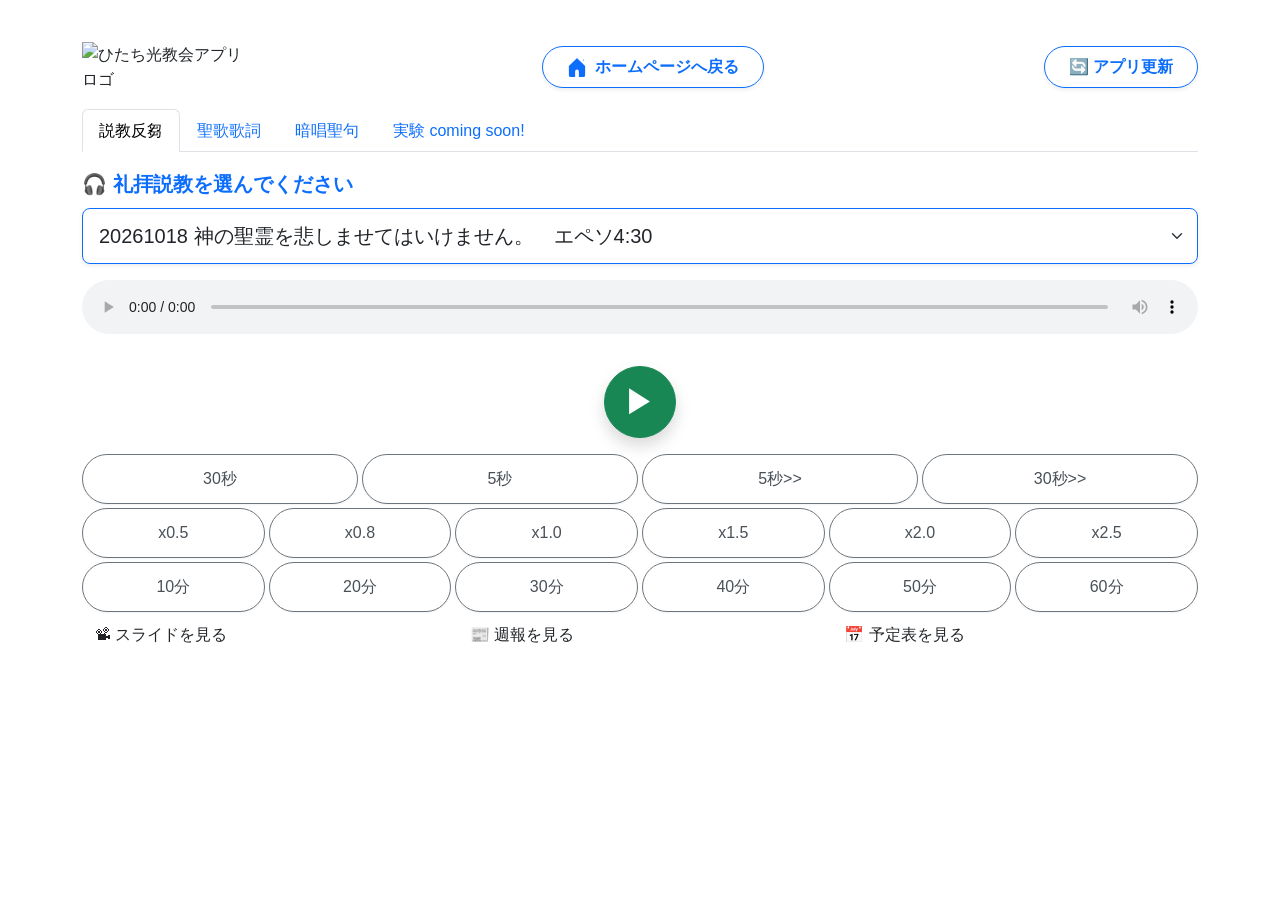
==== message/index.html @ 2963f38f "Add files via upload" ====
<!DOCTYPE html>

<!--work2ブランチを作成してこの行を追加した-->

<html lang="ja">
<head>
	<title>ひたち光教会アプリ</title>
	<meta name="robots" content="noindex,nofollow,noarchive" />
	<meta name="viewport" content="width=device-width, initial-scale=1.0, maximum-scale=1.0, user-scalable=no">
	<meta charset="utf-8">
	<meta property="og:url" content="https://hitachihikari.net/message/">
	<meta property="og:title" content="ひたち光教会アプリ">
	<meta property="og:site_name" content="ひたち光教会アプリ">
	<meta property="og:image" content="https://hitachihikari.net/bible.png">
	<link href="https://hitachihikari.net/bible.png" rel="shortcut icon">
	<link href="https://hitachihikari.net/bible.png" rel="apple-touch-icon">
	<link href="https://cdn.jsdelivr.net/npm/bootstrap@5.3.0/dist/css/bootstrap.min.css" rel="stylesheet">
	<link rel="manifest" href="./manifest.json">
	　
	<meta name="theme-color" content="#198754">
	<script>
		if ('serviceWorker' in navigator) {
			window.addEventListener('load', function () {
				navigator.serviceWorker.register('./service-worker.js')
					.then(function (registration) {
						console.log('ServiceWorker登録成功:', registration.scope);
					}, function (err) {
						console.log('ServiceWorker登録失敗:', err);
					});
			});
		}
	</script>
	<script src="https://cdn.jsdelivr.net/npm/bootstrap@5.3.0/dist/js/bootstrap.bundle.min.js"></script>
	<script src="https://cdn.jsdelivr.net/npm/papaparse@5.4.1/papaparse.min.js"></script>
	<link rel="stylesheet" href="https://cdn.jsdelivr.net/npm/swiper/swiper-bundle.min.css" />
	<script src="https://cdn.jsdelivr.net/npm/swiper/swiper-bundle.min.js"></script>
	<script src="https://unpkg.com/tiny-segmenter"></script>
	<style>
		body {
			font-family: 'Noto Sans JP', sans-serif;
			font-size: 1rem;
			line-height: 1.6;
			color: #212529;
			margin: 0;
			padding: 0;
		}

		.btn-hhc {
			width: 100%;
			font-weight: 500;
			padding: 0.75rem;
			font-size: 1rem;
			border: 1px solid #6c757d;
			background-color: #fff;
			color: #495057;
			border-radius: 2rem;
			box-shadow: 0 1px 2px rgba(0, 0, 0, 0.05);
			transition: all 0.2s ease-in-out;
		}

		#hymnButtons {
			display: flex;
			flex-wrap: wrap;
			justify-content: flex-start;
			/* 左揃えに */
			gap: 0.5rem;
		}

		.btn-kashi {
			width: 50px;
			/* すべて同じ幅 */
			text-align: center;
			/* 中央揃え（左揃えにしたい場合は left） */
			padding: 0.5rem 0.75rem;
			margin: 0;
			/* 念のため余白リセット */
			flex-shrink: 0;
			/* 幅を維持 */
		}

		.btn-empty-meaning {
			background-color: #dee2e6 !important;
			/* Bootstrapの明るいグレー */
			color: #495057 !important;
			border-color: #ced4da !important;
			pointer-events: auto;
		}

		.btn-empty-meaning:hover {
			background-color: #dee2e6 !important;
			/* ホバーでも色変わらない */
			color: #495057 !important;
		}

		.logo-img {
			height: auto;
			width: 180px;
		}


		button {
			transition: all 0.2s ease-in-out;
		}

		.btn-nowrap {
			white-space: nowrap;
			padding-left: 0.5rem;
			padding-right: 0.5rem;
		}

		.swiper {
			height: auto;
			max-height: none;
		}

		.swiper-slide {
			display: block;
			padding: 2rem;
			min-height: 100vh;
		}

		.swiper-wrapper {
			overflow: visible !important;
		}

		.swiper-slide p {
			font-size: 2.0rem;
			/* 歌詞を大きめに */
			line-height: 1.5
		}

		.swiper-slide .text-secondary.small {
			font-size: 1.5rem;
			/* 意味もやや大きめに */
		}

		.swiper-slide p:last-child {
			margin-bottom: 20vh;
			/* 意味の下に余白 */
		}

		#messageSelect {
			font-size: 1.25rem;
			padding: 0.75rem 1rem;
		}

		.playback-btn {
			width: 100%;
			padding: 0.75rem;
			font-size: 1rem;
			border: 1px solid #6c757d;
			background-color: #fff;
			color: #495057;
			border-radius: 2rem;
			box-shadow: 0 1px 2px rgba(0, 0, 0, 0.05);
			transition: all 0.2s ease-in-out;
		}

		.playback-btn:hover {
			background-color: #f8f9fa;
			color: #000;
		}

		/* 縦向き or 小さい画面時 → 今まで通り 縦並び */
		@media (max-width: 767.98px) and (orientation: portrait) {
			.swiper-slide .lyrics-meaning-wrapper {
				display: block;
			}

			.lyrics-meaning-wrapper .lyrics {
				font-size: 1.8rem;
				color: #212529;
				margin-bottom: 1rem;
			}

			.lyrics-meaning-wrapper .meaning {
				font-size: 1.1rem;
				color: #6c757d;
			}
		}

		/* 横並びのときは意味の文字サイズだけ揃える */
		@media (min-width: 768px),
		(orientation: landscape) {
			.swiper-slide .lyrics-meaning-wrapper {
				display: flex;
				gap: 2rem;
				align-items: flex-start;
				justify-content: space-between;
			}

			.lyrics-meaning-wrapper .lyrics {
				flex: 1;
				font-size: 1.8rem;
				/* そのまま */
				color: #212529;
				/* 通常の黒 */
			}

			.lyrics-meaning-wrapper .meaning {
				flex: 1;
				font-size: 1.8rem;
				/* 意味も歌詞と同じ大きさにする */
				color: #6c757d;
				/* これまで通りのグレー */
			}
		}

		.blank {
			display: inline-block;
			font-family: "Noto Sans JP", monospace;
			padding: 0 0.3em;
			min-width: 1.2em;
			white-space: nowrap;
			text-align: center;
			vertical-align: middle;
			overflow: hidden;
			border-bottom: 1px dotted #ccc;
			cursor: pointer;
		}


		.revealed {
			font-weight: bold;
		}
	</style>
</head>

<body>
	<div class="container py-3">
		<div class="d-flex justify-content-between align-items-center mb-3">
			<img src="./logo.png" alt="ひたち光教会アプリ ロゴ" class="logo-img">
			<a class="btn btn-outline-primary shadow-sm rounded-pill px-4 py-2 fw-bold d-flex align-items-center gap-2"
				href="https://hitachihikari.net" target="_blank">
				<svg xmlns="http://www.w3.org/2000/svg" width="20" height="20" fill="currentColor"
					class="bi bi-house-door" viewBox="0 0 16 16">
					<path
						d="M8.354 1.146a.5.5 0 0 0-.708 0L1.5 7.293V14.5A1.5 1.5 0 0 0 3 16h3.5v-4.5A1.5 1.5 0 0 1 8 10h0a1.5 1.5 0 0 1 1.5 1.5V16H13a1.5 1.5 0 0 0 1.5-1.5V7.293l-6.146-6.147z" />
					<path d="M13 2.5v-.793l.354.353a.5.5 0 0 1-.708.708L13 2.5z" />
				</svg>
				ホームページへ戻る
			</a>
			<button class="btn btn-outline-primary shadow-sm rounded-pill px-4 py-2 fw-bold d-flex align-items-center gap-2" onclick="location.reload()">
				🔄 アプリ更新
			</button>
		</div>

		<div id="installPromptContainer" class="text-center my-3" style="display: none;">
			<button id="installBtn" class="btn btn-primary">
				📱 アプリをホーム画面に追加
			</button>
		</div>
		<div id="iosInstallGuide" class="text-center text-muted my-3" style="display: none;" >
			📱 iPhoneをご利用の方はSafariの「共有」ボタンから「ホーム画面に追加」を選んでください。
		</div>


		<ul class="nav nav-tabs mb-3" id="tabMenu" role="tablist">
			<li class="nav-item" role="presentation">
				<button class="nav-link active" id="message-tab" data-bs-toggle="tab" data-bs-target="#message-tab-pane"
					type="button" role="tab" aria-controls="message-tab-pane" aria-selected="true">説教反芻</button>
			</li>
			<li class="nav-item" role="presentation">
				<button class="nav-link" id="hymn-tab" data-bs-toggle="tab" data-bs-target="#hymn-tab-pane"
					type="button" role="tab" aria-controls="hymn-tab-pane" aria-selected="false">聖歌歌詞</button>
			</li>
			<li class="nav-item" role="presentation">
				<button class="nav-link" id="test-tab" data-bs-toggle="tab" data-bs-target="#test-tab-pane"
					type="button" role="tab" aria-controls="test-tab-pane" aria-selected="false">暗唱聖句</button>
			</li>
			<li class="nav-item" role="presentation">
				<button class="nav-link" id="test2-tab" data-bs-toggle="tab" data-bs-target="#test2-tab-pane"
					type="button" role="tab" aria-controls="test2-tab-pane" aria-selected="false">実験 coming
					soon!</button>
			</li>
		</ul>

		<div class="tab-content" id="tabContent">
			<div class="tab-pane fade show active" id="message-tab-pane" role="tabpanel" aria-labelledby="message-tab">
				<div class="mb-3">
					<label for="messageSelect" class="form-label fs-5 fw-semibold text-primary">
						🎧 礼拝説教を選んでください
					</label>
					<select class="form-select form-select-lg shadow-sm border-primary" id="messageSelect"></select>
				</div>
				<div id="message" class="mb-4"></div>
				<div id="customPlayButton" class="text-center my-3">
					<button id="playToggle" class="btn btn-success rounded-circle shadow"
						style="width: 72px; height: 72px; font-size: 2rem; color: white;">
						▶
					</button>
				</div>
				<div class="row g-1 mb-1">
					<div class="col-3"><button class="btn btn-hhc" onclick="skip(-30)">30秒</button></div>
					<div class="col-3"><button class="btn btn-hhc" onclick="skip(-5)">5秒</button></div>
					<div class="col-3"><button class="btn btn-hhc" onclick="skip(5)">5秒&gt;&gt;</button></div>
					<div class="col-3"><button class="btn btn-hhc" onclick="skip(30)">30秒&gt;&gt;</button></div>
				</div>
				<div class="row g-1 mb-1">
					<div class="col-2"><button class="btn btn-hhc" onclick="rateup(0.5)">x0.5</button></div>
					<div class="col-2"><button class="btn btn-hhc" onclick="rateup(0.8)">x0.8</button></div>
					<div class="col-2"><button class="btn btn-hhc" onclick="rateup(1.0)">x1.0</button></div>
					<div class="col-2"><button class="btn btn-hhc" onclick="rateup(1.5)">x1.5</button></div>
					<div class="col-2"><button class="btn btn-hhc" onclick="rateup(2.0)">x2.0</button></div>
					<div class="col-2"><button class="btn btn-hhc" onclick="rateup(2.5)">x2.5</button></div>
				</div>
				<div class="row g-1 mb-1">
					<div class="col-2"><button class="btn btn-hhc" onclick="move(600)">10分</button></div>
					<div class="col-2"><button class="btn btn-hhc" onclick="move(1200)">20分</button></div>
					<div class="col-2"><button class="btn btn-hhc" onclick="move(1800)">30分</button></div>
					<div class="col-2"><button class="btn btn-hhc" onclick="move(2400)">40分</button></div>
					<div class="col-2"><button class="btn btn-hhc" onclick="move(3000)">50分</button></div>
					<div class="col-2"><button class="btn btn-hhc" onclick="move(3600)">60分</button></div>
				</div>

				<div class="row mb-3 g-2">
					<div class="col">
						<button class="btn" onclick="toggleView('pptContainer')">
							📽 スライドを見る
						</button>
					</div>
					<div class="col">
						<button class="btn" onclick="toggleView('weeklyReport')">
							📰 週報を見る
						</button>
					</div>
					<div class="col">
						<button class="btn" onclick="toggleView('schedule')">
							📅 予定表を見る
						</button>
					</div>
				</div>


				<div id="pptContainer" style="display: none;">
					<div style="max-width: 1000px; margin: auto; aspect-ratio: 4 / 3; position: relative;">
						<!-- ローディング表示 -->
						<div id="pptLoading" class="d-flex justify-content-center align-items-center"
							style="position: absolute; width: 100%; height: 100%; background: rgba(255,255,255,0.8); z-index: 1;">
							<span class="spinner-border text-primary" role="status" aria-hidden="true"></span>
							<span class="ms-2">読み込み中...</span>
						</div>

						<iframe id="pptFrame" src="" allowfullscreen
							style="position: absolute; width: 100%; height: 100%; border: none; z-index: 2;">
						</iframe>
					</div>
				</div>

				<!-- 週報 -->
				<div id="weeklyReport" style="display: none;" class="mb-4">
					<div class="overflow-auto border rounded p-2" style="white-space: nowrap;">
						<img src="https://onedrive.live.com/embed?resid=DF8117155F580907%211927&authkey=%21AGrAIvgcSALoIlE"
							style="height: auto; width: 1000px;" alt="週報（横スクロール可）">
					</div>
				</div>

				<!-- 予定表 -->
				<div id="schedule" style="display: none;" class="mb-4">
					<div class="overflow-auto border rounded p-2" style="white-space: nowrap;">
						<img src="https://onedrive.live.com/embed?resid=DF8117155F580907%211348&authkey=%21AFqBOdaSYRks83Y"
							style="height: auto; width: 500px;" alt="予定表（横スクロール可）">
					</div>
				</div>



			</div>

			<div class="tab-pane fade" id="hymn-tab-pane" role="tabpanel" aria-labelledby="hymn-tab">
				<div class="mb-3 text-center">
					<div id="hymnButtons" class="d-flex flex-wrap justify-content-left"></div>
				</div>
				<div class="swiper mySwiper" id="hymnSwiper">
					<div class="swiper-wrapper" id="hymnSlides"></div>
					<div class="swiper-pagination"></div>
					<div class="swiper-button-prev"></div>
					<div class="swiper-button-next"></div>
				</div>
			</div>

			<div class="tab-pane fade" id="test-tab-pane" role="tabpanel" aria-labelledby="test-tab">
				毎週の"黄金の聖句"と説教中にでてきた"暗唱してほしい聖書個所"を覚えるゲームにしてみました！難易度選べます！
				他にも追加したい聖句があれば、ぜひ教えてください！
				<details class="mb-3">
					<summary class="fs-5 fw-semibold text-primary">🎮 暗唱聖句ゲームのやり方（タップで開く）</summary>
					<div class="mt-2">
						<ol>
							<li>下の「No.◯◯」ボタンから、出題する聖句を選びます。</li>
							<li>「難易度」を選ぶと、隠れる文字の量が変わります。</li>
							<li>虫食い表示された聖句が表示されます。</li>
							<li>◯◯（●）のところを押すと、正解の文字が出てきます。</li>
							<li>覚えてから答え合わせをしてみましょう！</li>
						</ol>
						<p class="mb-0">💡 文字サイズは「＋」「－」ボタンで調整できます。</p>
					</div>
				</details>

				<div class="controls mb-2">
					<strong>難易度：</strong>
	<label><input type="radio" name="level" value="auto" checked> 自動</label>
	<label><input type="radio" name="level" value="0"> やさしい</label>
	<label><input type="radio" name="level" value="0.4"> ふつう</label>
	<label><input type="radio" name="level" value="0.8"> むずかしい</label>
	<label><input type="radio" name="level" value="1.0"> 超むず</label>
</div>
				<div class="mb-2">
					<strong>文字サイズ：</strong>
					<button class="btn btn-outline-secondary btn-sm" id="fontMinus">－</button>
					<button class="btn btn-outline-secondary btn-sm" id="fontPlus">＋</button>
				</div>
				<h3>暗唱聖句：<span id="verseTitle">選択してください</span></h3>
				<div id="verse" class="verse-area" style="margin-top: 1em;"></div>
				<div id="verseButtons" class="mb-3 d-flex flex-wrap gap-2"></div>

			</div>

			<div class="tab-pane fade" id="test2-tab-pane" role="tabpanel" aria-labelledby="test-tab">
				coming soon!
			</div>



		</div>


		<script>
			let list = [];
			let swiperInstance;
			let pptLoaded = false;
			let pptRequested = false;
			let currentVerse = null;
			let currentFontSize = 40;

			document.addEventListener("DOMContentLoaded", () => {
				fetch("./list.json")
					.then(res => {
						if (!res.ok) throw new Error(`説教リストの読み込みに失敗しました (${res.status})`);
						return res.json();
					})
					.then(data => {
						list = data;
						const select = document.getElementById("messageSelect");
						for (const item of list) {
							const opt = document.createElement("option");
							opt.value = item.val;
							opt.text = item.txt;
							select.appendChild(opt);
						}

						audioset();  // 最初の説教を表示
						select.addEventListener("change", audioset);  // 説教変更時に呼び出す
					})
					.catch(error => console.error("説教リストの読み込みエラー:", error));

				// 聖歌歌詞リスト
				fetch("https://docs.google.com/spreadsheets/d/e/2PACX-1vRGJMtcBrjSnLZZGMFKB0wPzh4v_hHF8nmIdpTzZtLcpx0LKM_VAruhWF9diTGVZ4kXewlbN_sIhcOC/pub?output=csv")
					.then(res => {
						if (!res.ok) throw new Error(`聖歌歌詞の読み込みに失敗しました (${res.status})`);
						return res.text();
					})
					.then(csvText => {
						const parsed = Papa.parse(csvText, { header: false });
						const rows = parsed.data.slice(1);
						const hymnData = rows.map(cols => ({
							number: cols[1]?.trim(),
							verse: cols[2],
							text: cols[3],
							meaning: cols[5]
						}));

						const numbers = [...new Set(hymnData.map(row => row.number))]
							.map(n => parseInt(n))
							.filter(n => !isNaN(n))
							.sort((a, b) => a - b);

						const hymnButtons = document.getElementById('hymnButtons');
						numbers.forEach(num => {
							const btn = document.createElement('button');
							btn.className = 'btn btn-kashi';

							// 意味が空のものが1つでもあれば色を変える
							const hasEmptyMeaning = hymnData.some(row =>
								row.number === String(num) && (!row.meaning || row.meaning.trim() === "")
							);

							if (hasEmptyMeaning) {
								btn.classList.add('btn-empty-meaning');
							} else {
								btn.classList.add('btn-outline-primary');
							}


							btn.textContent = num;

							btn.onclick = () => {
								// 色の切り替え（全ボタンからactive除去→このボタンに追加）
								document.querySelectorAll('.btn-kashi').forEach(b => b.classList.remove('active'));
								btn.classList.add('active');

								// 歌詞表示
								showLyrics(num, hymnData);
							};

							hymnButtons.appendChild(btn);
						});
					})
					.catch(error => console.error("聖歌歌詞の読み込みエラー:", error));

				// 暗唱聖句の読み込み
				// Google SheetsのCSV URL
				const verseCsvUrl = "https://docs.google.com/spreadsheets/d/e/2PACX-1vRqLECO6yni4jcicwjRBODdGoTRYIQQbHDMfwn8QJ3o8Cb_KakgDV7mr6Qx6r5D5QP3iyfRFWtpCDpy/pub?output=csv";
				let verseList = [];

				// CSVを読み込んでボタン生成
				fetch(verseCsvUrl)
					.then(res => {
						if (!res.ok) throw new Error(`暗唱聖句の読み込みに失敗しました (${res.status})`);
						return res.text();
					})
					.then(csvText => {
						const parsed = Papa.parse(csvText, { header: true });
						verseList = parsed.data.filter(row => row['本文']?.trim());

						const container = document.getElementById("verseButtons");
						verseList.forEach(row => {
							const no = row['番号']?.trim();
							const btn = document.createElement("button");
							btn.className = "btn btn-outline-primary btn-sm";
							btn.textContent = `${no}`;
							btn.onclick = () => {
								currentVerse = row;
								updateVerse(getCurrentLevel());
								document.getElementById("verseTitle").textContent = `${row['聖書個所'] || '（不明）'}`;
								sendLog("verse_select", {
									number: row['番号'],
									verse: row['聖書個所']
								});
							};
							container.appendChild(btn);
						});

						// 初期表示：No.1
						const first = verseList.find(row => row['番号']?.trim() === "1");
						if (first) {
							currentVerse = first;
							updateVerse(getCurrentLevel());
							document.getElementById("verseTitle").textContent = first['聖書個所'] || '（不明）';
						}
					})
					.catch(error => console.error("暗唱聖句の読み込みエラー:", error));

			});



			function audioset() {
				const select = document.getElementById("messageSelect");
				if (!select.value) return;

				const selaudio = select.value.substring(0, 8);  // ←重要
				const previousAudio = document.getElementById("audio");
				if (previousAudio) previousAudio.pause();
				const audio = new Audio("./m4a/" + selaudio + ".m4a");
				audio.controls = true;
				audio.style.width = '100%';
				audio.id = "audio";
				audio.preload = "auto";

				const messageDiv = document.getElementById("message");
				messageDiv.innerHTML = '';
				messageDiv.appendChild(audio);

				const storageKey = "audio_position_" + selaudio;
				const savedTime = localStorage.getItem(storageKey);
				if (savedTime && !isNaN(savedTime)) {
					audio.addEventListener("loadedmetadata", () => {
						audio.currentTime = Math.min(parseFloat(savedTime), audio.duration || 0);
					}, { once: true });
				}

				let isPlaying = false;
				const playIcon = document.getElementById("playToggle");

				audio.addEventListener("play", () => {
					playIcon.innerText = '⏸';
					isPlaying = true;
				});
				audio.addEventListener("timeupdate", () => {
					localStorage.setItem(storageKey, audio.currentTime);
				});
				audio.addEventListener("pause", () => {
					playIcon.innerText = '▶';
					if (isPlaying) {
						sendLog("audio_stop", {
							filename: selaudio,
							currentTime: audio.currentTime
						});
						isPlaying = false;
					}
					localStorage.setItem(storageKey, audio.currentTime);
				});

				audio.addEventListener("ended", () => {
					localStorage.removeItem(storageKey);
					playIcon.innerText = '▶';
					isPlaying = false;
				});

				playIcon.onclick = () => {
					if (audio.paused) {
						audio.play().catch(error => console.error("音声の再生に失敗しました:", error));
						sendLog("audio_play", { filename: selaudio });
					} else {
						audio.pause();
					}
				};
			}

			function skip(seconds) {
				const audio = document.getElementById("audio");
				if (audio) {
					audio.play().catch(error => console.error("音声の再生に失敗しました:", error));
					audio.currentTime += seconds;
				}
			}

			function move(seconds) {
				const audio = document.getElementById("audio");
				if (audio) {
					audio.play().catch(error => console.error("音声の再生に失敗しました:", error));
					audio.currentTime = seconds;
				}
			}

			function rateup(speed) {
				const audio = document.getElementById("audio");
				if (audio) {
					audio.play().catch(error => console.error("音声の再生に失敗しました:", error));
					audio.playbackRate = speed;
				}
			}

			function showLyrics(number, data) {
				const results = data.filter(entry => entry.number === number.toString());
				const wrapper = document.getElementById('hymnSlides');
				wrapper.innerHTML = '';

				if (!results.length) {
					wrapper.innerHTML = `<div class="swiper-slide text-center"><p class="text-danger">番号 ${number} の歌詞が見つかりませんでした。</p></div>`;
				} else {
					results.forEach(({ number, verse, text, meaning }) => {
						const slide = document.createElement('div');
						slide.className = 'swiper-slide';
						slide.innerHTML = `
                <h5 class="mb-3">聖歌 ${number}番・第 ${verse} 節</h5>
                <div class="lyrics-meaning-wrapper">
                    <div class="lyrics">${text?.replace(/\n/g, '<br>')}</div>
                    <div class="meaning">${meaning?.replace(/\n/g, '<br>')}</div>
                </div>
            `;
						wrapper.appendChild(slide);
					});
				}

				if (swiperInstance) swiperInstance.destroy(true, true);
				swiperInstance = new Swiper('.mySwiper', {
					direction: 'horizontal',
					loop: false,
					autoHeight: true,
					pagination: {
						el: '.swiper-pagination',
						clickable: true,
					},
					navigation: {
						nextEl: '.swiper-button-next',
						prevEl: '.swiper-button-prev',
					},
				});
				scrollToLyrics();
			}



			function scrollToLyrics() {
				const swiperContainer = document.getElementById('hymnSwiper');
				const offsetTop = swiperContainer.getBoundingClientRect().top + window.scrollY;

				window.scrollTo({
					top: offsetTop,
					behavior: 'smooth'
				});
			}

			function toggleView(targetId) {
				document.getElementById('pptContainer').style.display = 'none';
				document.getElementById('weeklyReport').style.display = 'none';
				document.getElementById('schedule').style.display = 'none';

				document.getElementById(targetId).style.display = 'block';

				if (targetId === 'pptContainer') {
					const loader = document.getElementById('pptLoading');
					const iframe = document.getElementById('pptFrame');

					if (!pptLoaded) {
						loader.style.display = 'flex';
						if (!pptRequested) {
							iframe.onload = () => {
								loader.style.display = 'none';
								pptLoaded = true;
							};
							iframe.onerror = () => {
								loader.style.display = 'none';
								console.error("スライドの読み込みに失敗しました");
							};
							iframe.src = "https://onedrive.live.com/embed?cid=DF8117155F580907&resid=DF8117155F580907%211340&authkey=AF6P8Ar7u7YupbA&em=2&wdAr=1.00&wdEaa=0";
							pptRequested = true;
						}
					} else {
						loader.style.display = 'none'; // すぐ消す
					}
				}
			}
			let deferredPrompt = null;

			window.addEventListener('beforeinstallprompt', (e) => {
				// デフォルトのプロンプト表示をキャンセル
				e.preventDefault();
				deferredPrompt = e;

				// インストールボタンを表示
				const installContainer = document.getElementById('installPromptContainer');
				if (installContainer) {
					installContainer.style.display = 'block';
				}
			});


			function makeBlanksWithAnswers(text, percentHidden = 0.3) {
				const segmenter = new TinySegmenter();
				let words = segmenter.segment(text);

				// 1文字語を前にくっつける（助詞など）
				for (let i = words.length - 1; i > 0; i--) {
					if (words[i].length === 1 && words[i].match(/[ぁ-んァ-ン一-龥]/)) {
						words[i - 1] += words[i];
						words.splice(i, 1);
					}
				}

				// 句読点以外の単語インデックスだけを対象にする
				const wordIndices = words.map((_, i) => i).filter(i =>
				//	!words[i].match(/^[、。！？「」『』（）\[\]｛｝\s]+$/)
				!words[i].match(/^[、。！？「」『』（）\[\]｛｝\s\p{P}\p{S}]+$/u) 
				&& 
				!words[i].match(/^\d+$/)

				);

				const hideCount = percentHidden >= 1.0
					? wordIndices.length
					: Math.max(1, Math.floor(wordIndices.length * percentHidden));

				const targets = wordIndices.sort(() => Math.random() - 0.5).slice(0, hideCount);

				let colorToggle = true;

				return words.map((w, i) => {
					if (targets.includes(i)) {
						const maskChar = colorToggle ? '●' : '○';
						colorToggle = !colorToggle;
						return `<span class="blank" data-answer="${escapeHtml(w)}">${maskChar.repeat([...w].length)}</span>`;
					} else {
						return escapeHtml(w);
					}
				}).join('');
			}

			function escapeHtml(value) {
				return value.replace(/[&<>"']/g, char => ({
					'&': '&amp;',
					'<': '&lt;',
					'>': '&gt;',
					'"': '&quot;',
					"'": '&#39;'
				})[char]);
			}

			function updateVerse(percent) {
				if (!currentVerse) return;

				const verseContainer = document.getElementById("verse");
				const reference = currentVerse['聖書個所'] || '（不明）';
				const text = currentVerse['本文'] || '';

				const html = `<p><strong>${escapeHtml(reference)}</strong><br>${makeBlanksWithAnswers(text, percent)}</p>`;
				verseContainer.innerHTML = html;
				applyFontSize();
			}

			function getAutoLevel() {
				const now = new Date();
				const day = now.getDay();
				const hours = now.getHours();
				const minutes = now.getMinutes();
				const hoursSinceSundayNoon = day === 0
					? (hours >= 12 ? hours - 12 : 156 + hours) + minutes / 60
					: 12 + (day - 1) * 24 + hours + minutes / 60;

				return Math.min(Math.max(hoursSinceSundayNoon / 168, 0), 1);
			}

			function getCurrentLevel() {
				const selectedLevel = document.querySelector('input[name="level"]:checked')?.value;
				return selectedLevel === "auto" ? getAutoLevel() : Number(selectedLevel || 0);
			}

			function applyFontSize() {
				document.getElementById("verse").style.fontSize = `${currentFontSize}px`;
			}

			document.getElementById('installBtn').addEventListener('click', () => {
				if (deferredPrompt) {
					deferredPrompt.prompt(); // インストールダイアログ表示

					deferredPrompt.userChoice.then((choiceResult) => {
						if (choiceResult.outcome === 'accepted') {
							console.log('PWA インストール成功');
						} else {
							console.log('PWA インストール拒否');
						}
						// 二度表示されないように消す
						deferredPrompt = null;
						document.getElementById('installPromptContainer').style.display = 'none';
					});
				}
			});

			window.addEventListener('load', () => {
				const isIOS = /iphone|ipad|ipod/i.test(navigator.userAgent);
				const isInStandalone = window.matchMedia('(display-mode: standalone)').matches || window.navigator.standalone;

				if (isIOS && !isInStandalone) {
					document.getElementById('iosInstallGuide').style.display = 'block';
				}
			});


			// 共通ログ送信関数
			function sendLog(event, data = {}) {
				fetch("https://script.google.com/macros/s/AKfycbxXZLDgDZnPgZn3QFFCVlglutf4zU0k7UoMeZLhY6IIzx5us7M-7F9OOs5K5rdNLoZjWg/exec", {
					method: "POST",
					mode: "no-cors",
					headers: { "Content-Type": "text/plain;charset=UTF-8" },
					body: JSON.stringify({
						event,
						userAgent: navigator.userAgent,
						device: /mobile/i.test(navigator.userAgent) ? "Mobile" : "Desktop",
						timestamp: Date.now(),
						...data
					})
				}).catch(error => console.error("ログ送信に失敗しました:", error));
			}

			// 難易度変更時
			const radios = document.querySelectorAll('input[name="level"]');
			radios.forEach((radio) => {
				radio.addEventListener("change", () => {
					const level = getCurrentLevel();
					updateVerse(level);
					sendLog("level_change", { level });
				});
			});

			// マスク解除（答えを見る）時
			document.addEventListener("click", function (e) {
				if (e.target instanceof Element && e.target.classList.contains("blank")) {
					sendLog("reveal_word", {
						answer: e.target.dataset.answer
					});
					e.target.textContent = e.target.dataset.answer;
					e.target.classList.remove("blank");
					e.target.classList.add("revealed");
				}
			});

			document.getElementById("fontPlus").addEventListener("click", () => {
				currentFontSize = Math.min(60, currentFontSize + 2);
				applyFontSize();
				sendLog("font_resize", { action: "plus", fontSize: currentFontSize });
			});
			document.getElementById("fontMinus").addEventListener("click", () => {
				currentFontSize = Math.max(12, currentFontSize - 2);
				applyFontSize();
				sendLog("font_resize", { action: "minus", fontSize: currentFontSize });
			});


		</script>
</body>

</html>
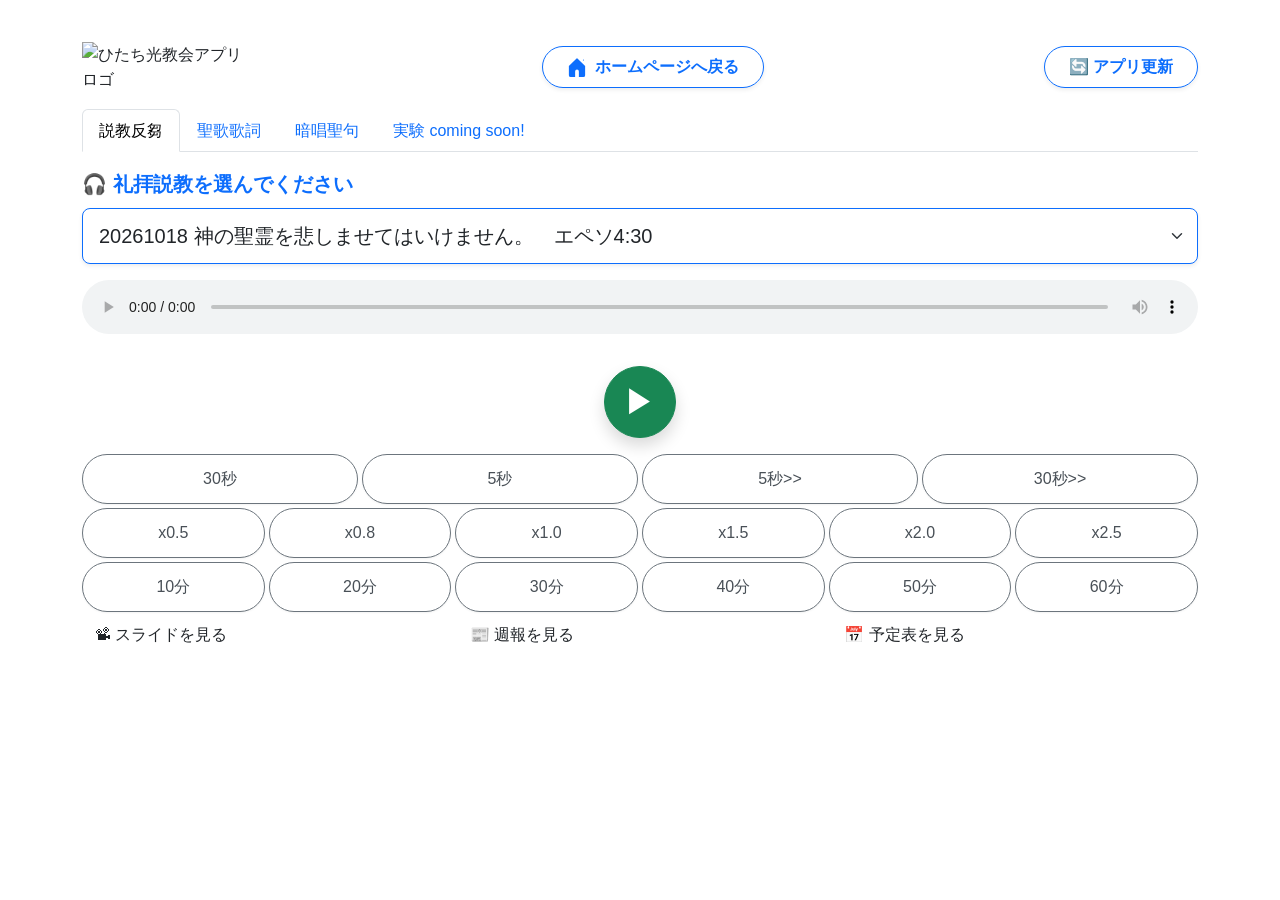
==== commit 3a00bbbf: "Update print statement from 'Hello' to 'Goodbye'" ====
--- a/message/index.html
+++ b/message/index.html
@@ -34,7 +34,12 @@
 	<script src="https://cdn.jsdelivr.net/npm/papaparse@5.4.1/papaparse.min.js"></script>
 	<link rel="stylesheet" href="https://cdn.jsdelivr.net/npm/swiper/swiper-bundle.min.css" />
 	<script src="https://cdn.jsdelivr.net/npm/swiper/swiper-bundle.min.js"></script>
-	<script src="https://unpkg.com/tiny-segmenter"></script>
+
+	<script type="module">
+    	import TinySegmenter from "https://esm.sh/tiny-segmenter@0.2.0";
+    	window.TinySegmenter = TinySegmenter;
+	</script>
+
 	<style>
 		body {
 			font-family: 'Noto Sans JP', sans-serif;
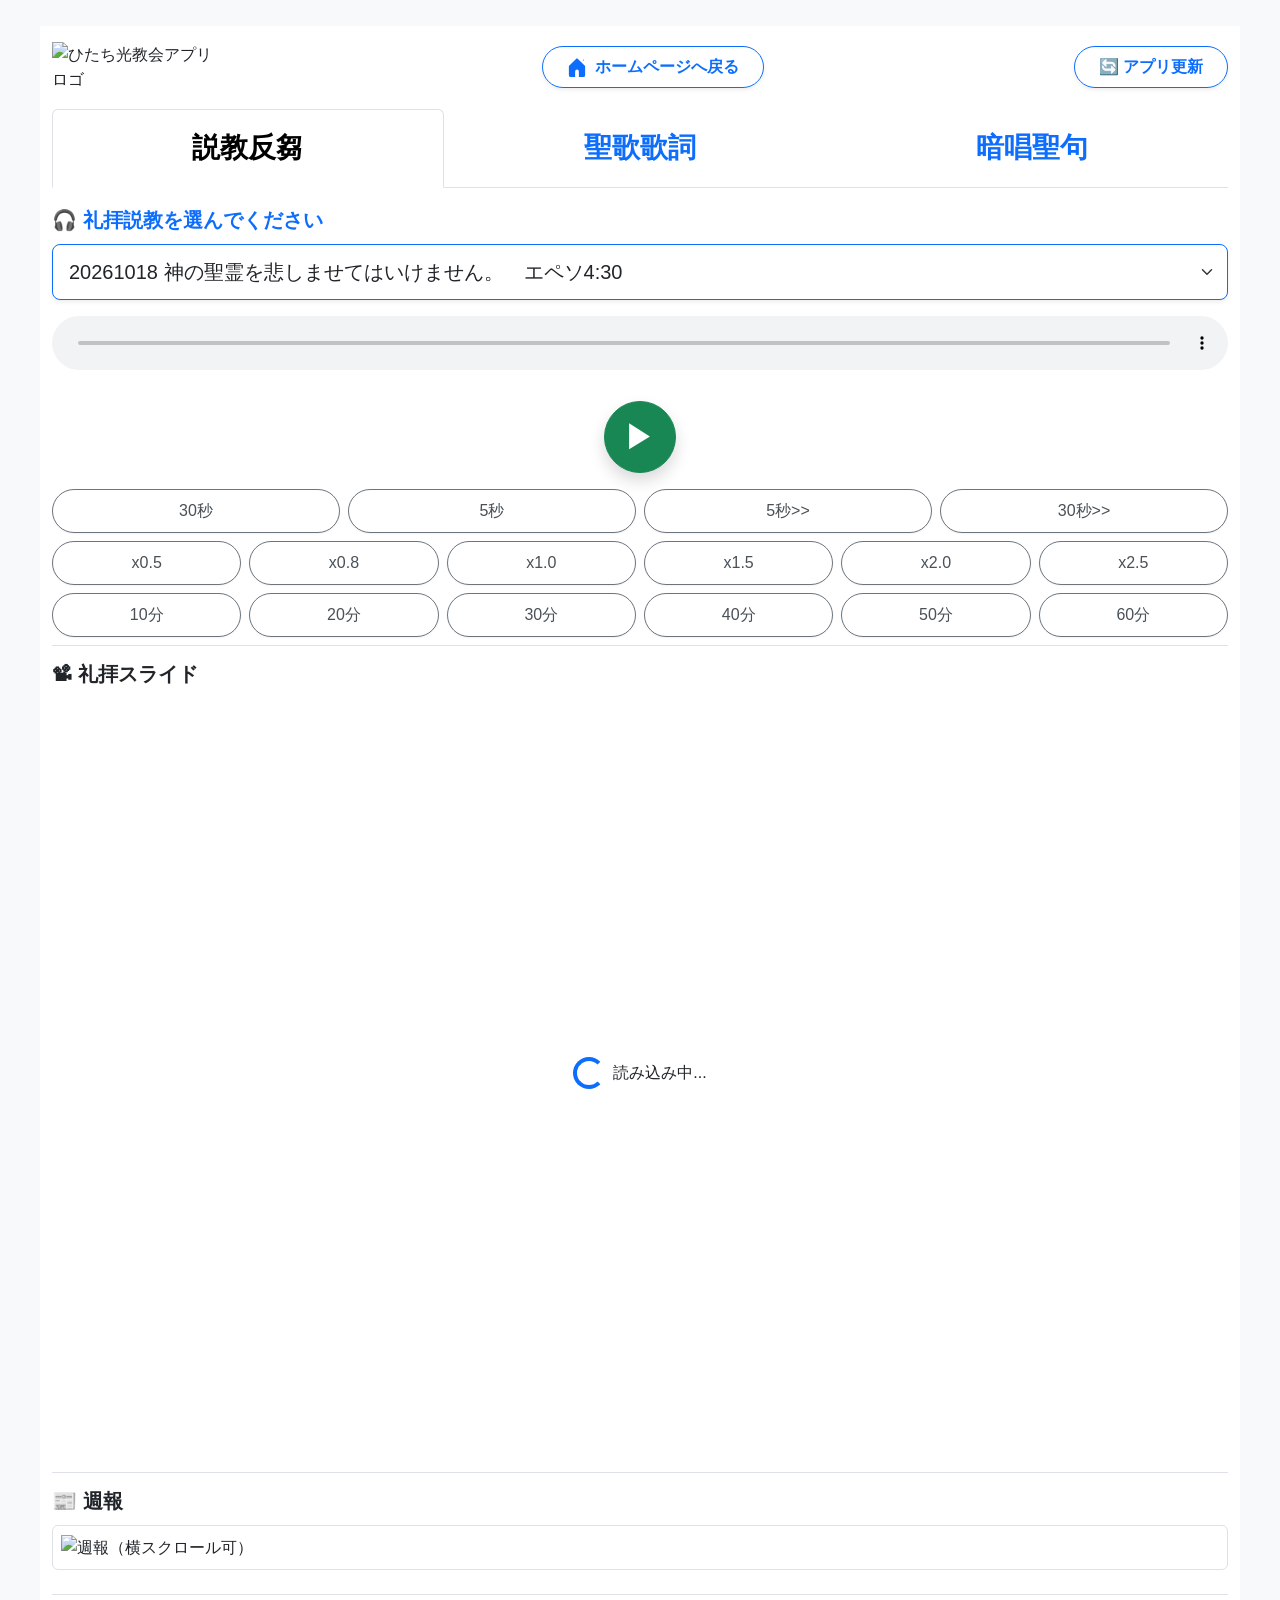
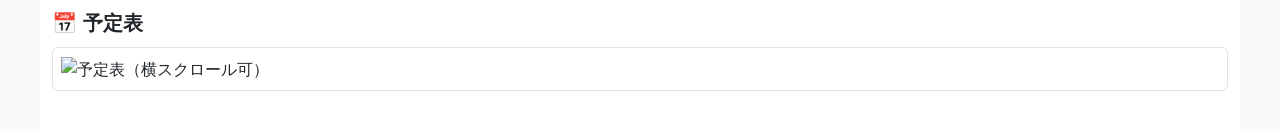
==== commit 07d492a2: "Update index.html" ====
--- a/message/index.html
+++ b/message/index.html
@@ -41,19 +41,34 @@
 	</script>
 
 	<style>
+		:root {
+			--space-1: 0.25rem;
+			--space-2: 0.5rem;
+			--space-3: 1rem;
+			--space-4: 1.5rem;
+			--space-5: 2rem;
+		}
+
 		body {
 			font-family: 'Noto Sans JP', sans-serif;
 			font-size: 1rem;
 			line-height: 1.6;
 			color: #212529;
+			background-color: #f8f9fa;
 			margin: 0;
 			padding: 0;
+		}
+
+		.container {
+			max-width: 1200px;
+			background-color: #fff;
 		}
 
 		.btn-hhc {
 			width: 100%;
 			font-weight: 500;
-			padding: 0.75rem;
+			min-height: 44px;
+			padding: var(--space-2);
 			font-size: 1rem;
 			border: 1px solid #6c757d;
 			background-color: #fff;
@@ -147,6 +162,114 @@
 		#messageSelect {
 			font-size: 1.25rem;
 			padding: 0.75rem 1rem;
+		}
+
+		.nav-tabs .nav-link {
+			width: 100%;
+			padding: var(--space-3) var(--space-1);
+			font-size: clamp(1.25rem, 5vw, 1.75rem);
+			font-weight: 600;
+			white-space: nowrap;
+			text-align: center;
+		}
+
+		#tabMenu .nav-item {
+			flex: 1 1 0;
+		}
+
+		.verse-button {
+			min-height: 44px;
+			padding: var(--space-2) var(--space-3);
+			font-size: 1rem;
+		}
+
+		.font-size-controls .btn {
+			min-width: 56px;
+			min-height: 48px;
+			font-size: 1.5rem;
+			line-height: 1;
+		}
+
+		.latest-verse-buttons .verse-button {
+			flex: 1 1 0;
+			min-height: 60px;
+			font-size: 1.2rem;
+			font-weight: 600;
+		}
+
+		#message-tab-pane > section {
+			padding-top: var(--space-3);
+			border-top: 1px solid #dee2e6;
+		}
+
+		#message-tab-pane > section h3 {
+			margin-bottom: 0.75rem !important;
+			font-size: 1.25rem;
+			font-weight: 600;
+		}
+
+		@media (max-width: 575.98px) {
+			.container {
+				padding-right: var(--space-3);
+				padding-left: var(--space-3);
+			}
+
+			.container > .d-flex.justify-content-between.align-items-center.mb-3 {
+				display: grid !important;
+				grid-template-columns: 150px minmax(0, 1fr);
+				gap: var(--space-2) !important;
+			}
+
+			.container > .d-flex.justify-content-between.align-items-center.mb-3 .logo-img {
+				grid-row: 1 / span 2;
+				width: 150px;
+				margin: 0;
+			}
+
+			.container > .d-flex.justify-content-between.align-items-center.mb-3 > a,
+			.container > .d-flex.justify-content-between.align-items-center.mb-3 > button {
+				width: 100%;
+				max-width: 220px;
+				justify-self: center;
+				justify-content: center;
+				gap: var(--space-1) !important;
+				padding: var(--space-2) !important;
+				font-size: 0.85rem;
+				white-space: nowrap;
+			}
+
+			.btn-hhc {
+				padding: 0.65rem 0.25rem;
+				font-size: 0.95rem;
+			}
+
+			.verse-button {
+				min-height: 48px;
+				padding: var(--space-2) var(--space-3);
+				font-size: 1.05rem;
+			}
+
+			.latest-verse-buttons {
+				gap: var(--space-2) !important;
+			}
+
+			.latest-verse-buttons .verse-button {
+				min-height: 64px;
+				padding: var(--space-2);
+				font-size: 1.1rem;
+			}
+
+			.font-size-controls {
+				display: flex;
+				align-items: center;
+				gap: var(--space-2);
+			}
+
+			.font-size-controls .btn {
+				flex: 1 1 0;
+				min-height: 56px;
+				font-size: 1.75rem;
+			}
 		}
 
 		.playback-btn {
@@ -273,11 +396,6 @@
 				<button class="nav-link" id="test-tab" data-bs-toggle="tab" data-bs-target="#test-tab-pane"
 					type="button" role="tab" aria-controls="test-tab-pane" aria-selected="false">暗唱聖句</button>
 			</li>
-			<li class="nav-item" role="presentation">
-				<button class="nav-link" id="test2-tab" data-bs-toggle="tab" data-bs-target="#test2-tab-pane"
-					type="button" role="tab" aria-controls="test2-tab-pane" aria-selected="false">実験 coming
-					soon!</button>
-			</li>
 		</ul>
 
 		<div class="tab-content" id="tabContent">
@@ -295,13 +413,13 @@
 						▶
 					</button>
 				</div>
-				<div class="row g-1 mb-1">
+				<div class="row g-2 mb-2">
 					<div class="col-3"><button class="btn btn-hhc" onclick="skip(-30)">30秒</button></div>
 					<div class="col-3"><button class="btn btn-hhc" onclick="skip(-5)">5秒</button></div>
 					<div class="col-3"><button class="btn btn-hhc" onclick="skip(5)">5秒&gt;&gt;</button></div>
 					<div class="col-3"><button class="btn btn-hhc" onclick="skip(30)">30秒&gt;&gt;</button></div>
 				</div>
-				<div class="row g-1 mb-1">
+				<div class="row g-2 mb-2">
 					<div class="col-2"><button class="btn btn-hhc" onclick="rateup(0.5)">x0.5</button></div>
 					<div class="col-2"><button class="btn btn-hhc" onclick="rateup(0.8)">x0.8</button></div>
 					<div class="col-2"><button class="btn btn-hhc" onclick="rateup(1.0)">x1.0</button></div>
@@ -309,7 +427,7 @@
 					<div class="col-2"><button class="btn btn-hhc" onclick="rateup(2.0)">x2.0</button></div>
 					<div class="col-2"><button class="btn btn-hhc" onclick="rateup(2.5)">x2.5</button></div>
 				</div>
-				<div class="row g-1 mb-1">
+				<div class="row g-2 mb-2">
 					<div class="col-2"><button class="btn btn-hhc" onclick="move(600)">10分</button></div>
 					<div class="col-2"><button class="btn btn-hhc" onclick="move(1200)">20分</button></div>
 					<div class="col-2"><button class="btn btn-hhc" onclick="move(1800)">30分</button></div>
@@ -318,26 +436,8 @@
 					<div class="col-2"><button class="btn btn-hhc" onclick="move(3600)">60分</button></div>
 				</div>
 
-				<div class="row mb-3 g-2">
-					<div class="col">
-						<button class="btn" onclick="toggleView('pptContainer')">
-							📽 スライドを見る
-						</button>
-					</div>
-					<div class="col">
-						<button class="btn" onclick="toggleView('weeklyReport')">
-							📰 週報を見る
-						</button>
-					</div>
-					<div class="col">
-						<button class="btn" onclick="toggleView('schedule')">
-							📅 予定表を見る
-						</button>
-					</div>
-				</div>
-
-
-				<div id="pptContainer" style="display: none;">
+				<section id="pptContainer" class="mb-4">
+					<h3 class="h4 mb-3">📽 礼拝スライド</h3>
 					<div style="max-width: 1000px; margin: auto; aspect-ratio: 4 / 3; position: relative;">
 						<!-- ローディング表示 -->
 						<div id="pptLoading" class="d-flex justify-content-center align-items-center"
@@ -350,23 +450,25 @@
 							style="position: absolute; width: 100%; height: 100%; border: none; z-index: 2;">
 						</iframe>
 					</div>
-				</div>
+				</section>
 
 				<!-- 週報 -->
-				<div id="weeklyReport" style="display: none;" class="mb-4">
+				<section id="weeklyReport" class="mb-4">
+					<h3 class="h4 mb-3">📰 週報</h3>
 					<div class="overflow-auto border rounded p-2" style="white-space: nowrap;">
 						<img src="https://onedrive.live.com/embed?resid=DF8117155F580907%211927&authkey=%21AGrAIvgcSALoIlE"
 							style="height: auto; width: 1000px;" alt="週報（横スクロール可）">
 					</div>
-				</div>
+				</section>
 
 				<!-- 予定表 -->
-				<div id="schedule" style="display: none;" class="mb-4">
+				<section id="schedule" class="mb-4">
+					<h3 class="h4 mb-3">📅 予定表</h3>
 					<div class="overflow-auto border rounded p-2" style="white-space: nowrap;">
 						<img src="https://onedrive.live.com/embed?resid=DF8117155F580907%211348&authkey=%21AFqBOdaSYRks83Y"
 							style="height: auto; width: 500px;" alt="予定表（横スクロール可）">
 					</div>
-				</div>
+				</section>
 
 
 
@@ -385,38 +487,19 @@
 			</div>
 
 			<div class="tab-pane fade" id="test-tab-pane" role="tabpanel" aria-labelledby="test-tab">
-				毎週の"黄金の聖句"と説教中にでてきた"暗唱してほしい聖書個所"を覚えるゲームにしてみました！難易度選べます！
+				毎週の"黄金の聖句"と説教中にでてきた"暗唱してほしい聖書個所"を覚えるゲームにしてみました！
 				他にも追加したい聖句があれば、ぜひ教えてください！
-				<details class="mb-3">
-					<summary class="fs-5 fw-semibold text-primary">🎮 暗唱聖句ゲームのやり方（タップで開く）</summary>
-					<div class="mt-2">
-						<ol>
-							<li>下の「No.◯◯」ボタンから、出題する聖句を選びます。</li>
-							<li>「難易度」を選ぶと、隠れる文字の量が変わります。</li>
-							<li>虫食い表示された聖句が表示されます。</li>
-							<li>◯◯（●）のところを押すと、正解の文字が出てきます。</li>
-							<li>覚えてから答え合わせをしてみましょう！</li>
-						</ol>
-						<p class="mb-0">💡 文字サイズは「＋」「－」ボタンで調整できます。</p>
-					</div>
-				</details>
-
 				<div class="controls mb-2">
-					<strong>難易度：</strong>
-	<label><input type="radio" name="level" value="auto" checked> 自動</label>
-	<label><input type="radio" name="level" value="0"> やさしい</label>
-	<label><input type="radio" name="level" value="0.4"> ふつう</label>
-	<label><input type="radio" name="level" value="0.8"> むずかしい</label>
-	<label><input type="radio" name="level" value="1.0"> 超むず</label>
-</div>
-				<div class="mb-2">
+					<strong>難易度：自動</strong>
+					<p class="text-muted mb-0">日曜の礼拝後にやさしい状態に戻り、月曜から土曜にかけて1日ごとに難しくなります。</p>
+				</div>
+				<div class="font-size-controls mb-3">
 					<strong>文字サイズ：</strong>
-					<button class="btn btn-outline-secondary btn-sm" id="fontMinus">－</button>
-					<button class="btn btn-outline-secondary btn-sm" id="fontPlus">＋</button>
+					<button class="btn btn-outline-secondary" id="fontMinus" aria-label="文字サイズを小さく">－</button>
+					<button class="btn btn-outline-secondary" id="fontPlus" aria-label="文字サイズを大きく">＋</button>
 				</div>
-				<h3>暗唱聖句：<span id="verseTitle">選択してください</span></h3>
 				<div id="verse" class="verse-area" style="margin-top: 1em;"></div>
-				<div id="verseButtons" class="mb-3 d-flex flex-wrap gap-2"></div>
+				<div id="verseButtons" class="mb-3"></div>
 
 			</div>
 
@@ -432,12 +515,23 @@
 		<script>
 			let list = [];
 			let swiperInstance;
-			let pptLoaded = false;
-			let pptRequested = false;
 			let currentVerse = null;
-			let currentFontSize = 40;
+			const mobileVerseLayout = window.matchMedia("(max-width: 575.98px)");
+			let currentFontSize = mobileVerseLayout.matches ? 28 : 40;
+			mobileVerseLayout.addEventListener("change", event => {
+				currentFontSize = event.matches ? 28 : 40;
+				applyFontSize();
+			});
 
 			document.addEventListener("DOMContentLoaded", () => {
+				applyFontSize();
+				const pptFrame = document.getElementById("pptFrame");
+				const pptLoader = document.getElementById("pptLoading");
+				pptFrame.addEventListener("load", () => {
+					pptLoader.style.display = "none";
+				});
+				pptFrame.src = "https://onedrive.live.com/embed?cid=DF8117155F580907&resid=DF8117155F580907%211340&authkey=AF6P8Ar7u7YupbA&em=2&wdAr=1.00&wdEaa=0";
+
 				fetch("./list.json")
 					.then(res => {
 						if (!res.ok) throw new Error(`説教リストの読み込みに失敗しました (${res.status})`);
@@ -528,29 +622,62 @@
 						verseList = parsed.data.filter(row => row['本文']?.trim());
 
 						const container = document.getElementById("verseButtons");
-						verseList.forEach(row => {
+						const verseButtons = [];
+						const latestContainer = document.createElement("div");
+						latestContainer.className = "latest-verse-buttons d-flex gap-2 mb-3";
+						container.appendChild(latestContainer);
+
+						function createVerseButton(row, parent) {
 							const no = row['番号']?.trim();
 							const btn = document.createElement("button");
-							btn.className = "btn btn-outline-primary btn-sm";
+							btn.className = "btn btn-outline-primary verse-button";
 							btn.textContent = `${no}`;
 							btn.onclick = () => {
+								verseButtons.forEach(({ button }) => button.classList.remove("active"));
+								btn.classList.add("active");
 								currentVerse = row;
 								updateVerse(getCurrentLevel());
-								document.getElementById("verseTitle").textContent = `${row['聖書個所'] || '（不明）'}`;
 								sendLog("verse_select", {
 									number: row['番号'],
 									verse: row['聖書個所']
 								});
 							};
-							container.appendChild(btn);
+							parent.appendChild(btn);
+							verseButtons.push({ row, button: btn });
+							return btn;
+						}
+
+						const latestVerses = verseList.slice(0, 2);
+						latestVerses.forEach(row => createVerseButton(row, latestContainer));
+
+						const pastVerses = verseList.slice(2);
+						const hasDate = row => /\d{1,2}\s*\/+\s*\d{1,2}/.test(row['番号'] || '');
+						const datedVerses = pastVerses.filter(hasDate);
+						const undatedVerses = pastVerses.filter(row => !hasDate(row));
+
+						[
+							{ title: "過去の黄金の聖句", rows: datedVerses },
+							{ title: "暗唱してほしい聖書個所", rows: undatedVerses }
+						].forEach(group => {
+							if (!group.rows.length) return;
+
+							const details = document.createElement("details");
+							details.className = "mb-2";
+							const summary = document.createElement("summary");
+							summary.className = "mb-2";
+							summary.textContent = `${group.title}（${group.rows.length}件）`;
+							const buttons = document.createElement("div");
+							buttons.className = "d-flex flex-wrap gap-2";
+							group.rows.forEach(row => createVerseButton(row, buttons));
+							details.append(summary, buttons);
+							container.appendChild(details);
 						});
 
-						// 初期表示：No.1
-						const first = verseList.find(row => row['番号']?.trim() === "1");
-						if (first) {
-							currentVerse = first;
+						if (verseButtons.length) {
+							const latest = verseButtons[0];
+							latest.button.classList.add("active");
+							currentVerse = latest.row;
 							updateVerse(getCurrentLevel());
-							document.getElementById("verseTitle").textContent = first['聖書個所'] || '（不明）';
 						}
 					})
 					.catch(error => console.error("暗唱聖句の読み込みエラー:", error));
@@ -697,36 +824,6 @@
 				});
 			}
 
-			function toggleView(targetId) {
-				document.getElementById('pptContainer').style.display = 'none';
-				document.getElementById('weeklyReport').style.display = 'none';
-				document.getElementById('schedule').style.display = 'none';
-
-				document.getElementById(targetId).style.display = 'block';
-
-				if (targetId === 'pptContainer') {
-					const loader = document.getElementById('pptLoading');
-					const iframe = document.getElementById('pptFrame');
-
-					if (!pptLoaded) {
-						loader.style.display = 'flex';
-						if (!pptRequested) {
-							iframe.onload = () => {
-								loader.style.display = 'none';
-								pptLoaded = true;
-							};
-							iframe.onerror = () => {
-								loader.style.display = 'none';
-								console.error("スライドの読み込みに失敗しました");
-							};
-							iframe.src = "https://onedrive.live.com/embed?cid=DF8117155F580907&resid=DF8117155F580907%211340&authkey=AF6P8Ar7u7YupbA&em=2&wdAr=1.00&wdEaa=0";
-							pptRequested = true;
-						}
-					} else {
-						loader.style.display = 'none'; // すぐ消す
-					}
-				}
-			}
 			let deferredPrompt = null;
 
 			window.addEventListener('beforeinstallprompt', (e) => {
@@ -807,18 +904,15 @@
 			function getAutoLevel() {
 				const now = new Date();
 				const day = now.getDay();
-				const hours = now.getHours();
-				const minutes = now.getMinutes();
-				const hoursSinceSundayNoon = day === 0
-					? (hours >= 12 ? hours - 12 : 156 + hours) + minutes / 60
-					: 12 + (day - 1) * 24 + hours + minutes / 60;
-
-				return Math.min(Math.max(hoursSinceSundayNoon / 168, 0), 1);
+				const dayInCycle = day === 0
+					? (now.getHours() >= 12 ? 0 : 6)
+					: day;
+
+				return dayInCycle / 6;
 			}
 
 			function getCurrentLevel() {
-				const selectedLevel = document.querySelector('input[name="level"]:checked')?.value;
-				return selectedLevel === "auto" ? getAutoLevel() : Number(selectedLevel || 0);
+				return getAutoLevel();
 			}
 
 			function applyFontSize() {
@@ -868,16 +962,6 @@
 				}).catch(error => console.error("ログ送信に失敗しました:", error));
 			}
 
-			// 難易度変更時
-			const radios = document.querySelectorAll('input[name="level"]');
-			radios.forEach((radio) => {
-				radio.addEventListener("change", () => {
-					const level = getCurrentLevel();
-					updateVerse(level);
-					sendLog("level_change", { level });
-				});
-			});
-
 			// マスク解除（答えを見る）時
 			document.addEventListener("click", function (e) {
 				if (e.target instanceof Element && e.target.classList.contains("blank")) {
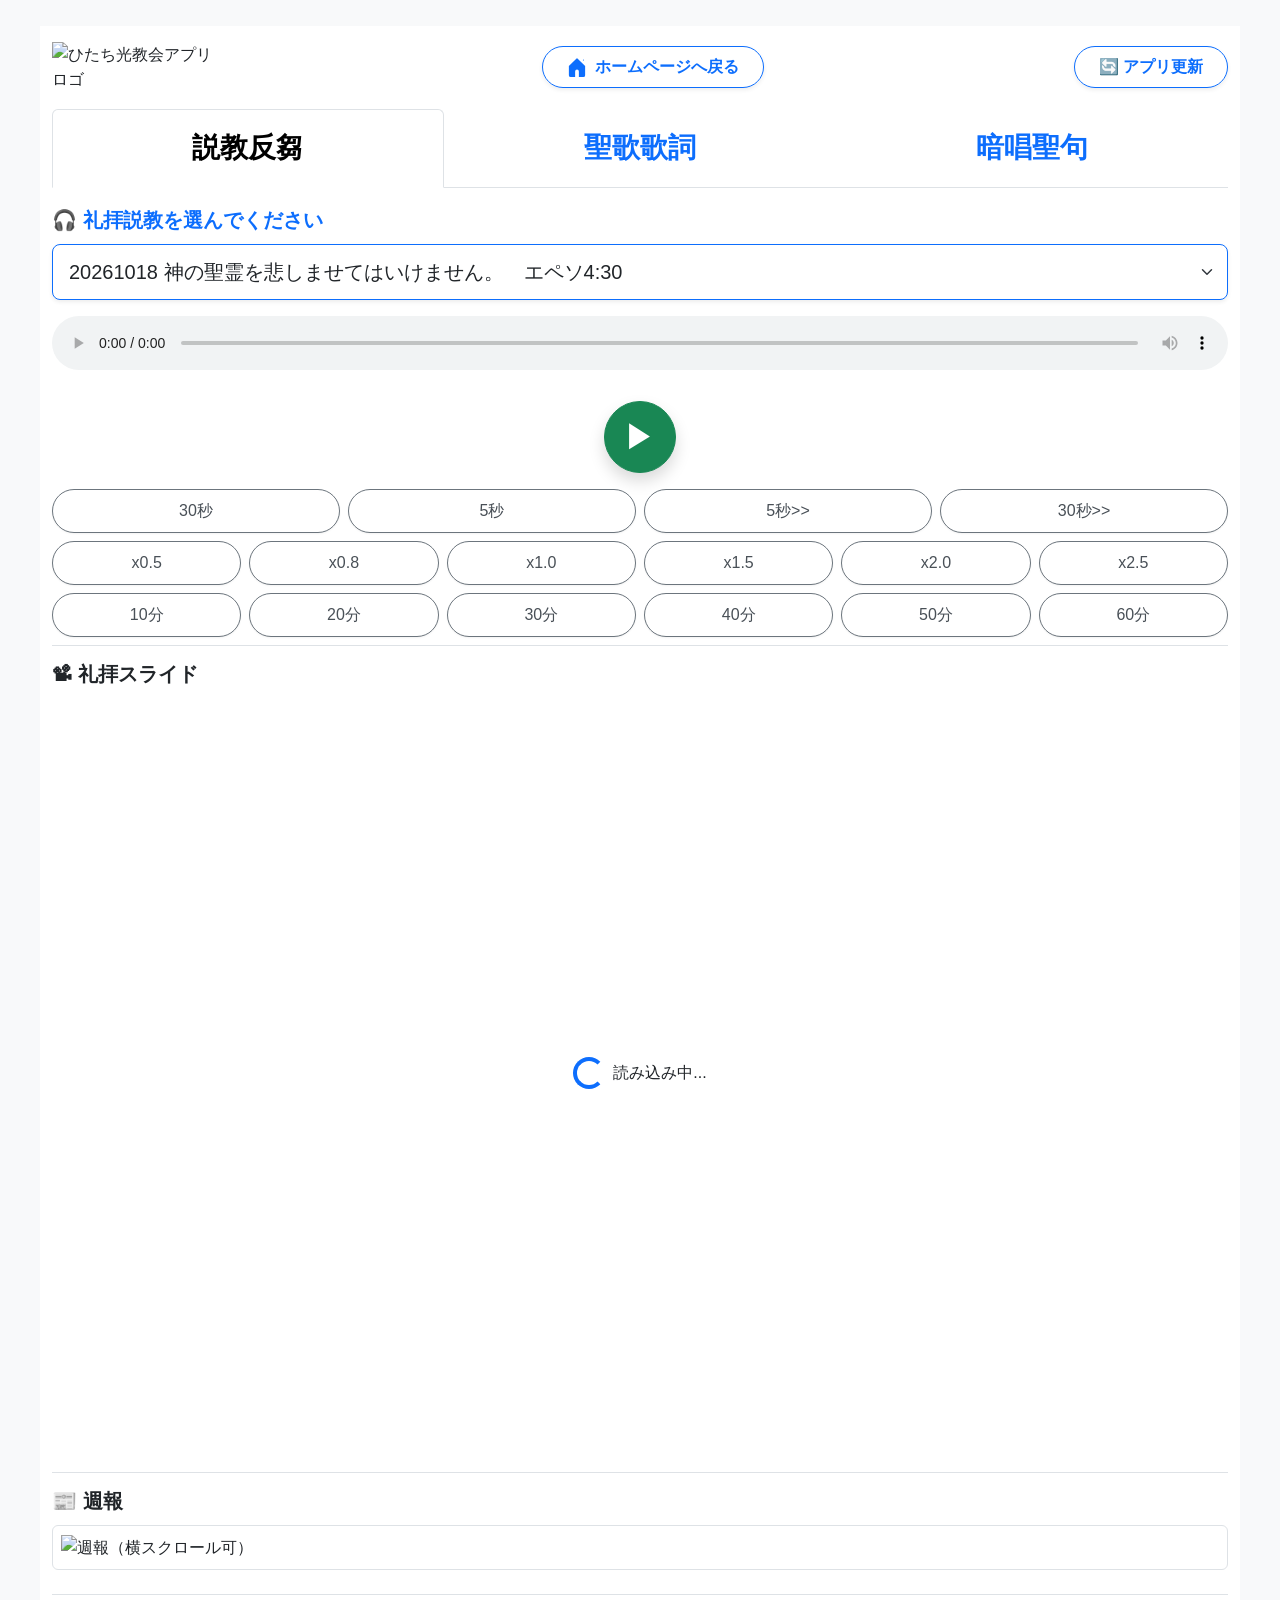
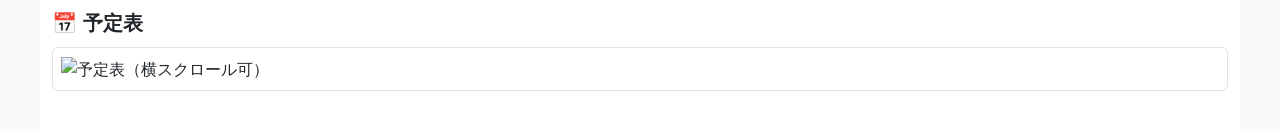
==== commit f307d95b: "Update index.html" ====
--- a/message/index.html
+++ b/message/index.html
@@ -637,6 +637,10 @@
 								btn.classList.add("active");
 								currentVerse = row;
 								updateVerse(getCurrentLevel());
+								document.getElementById("verse").scrollIntoView({
+									behavior: "smooth",
+									block: "start"
+								});
 								sendLog("verse_select", {
 									number: row['番号'],
 									verse: row['聖書個所']
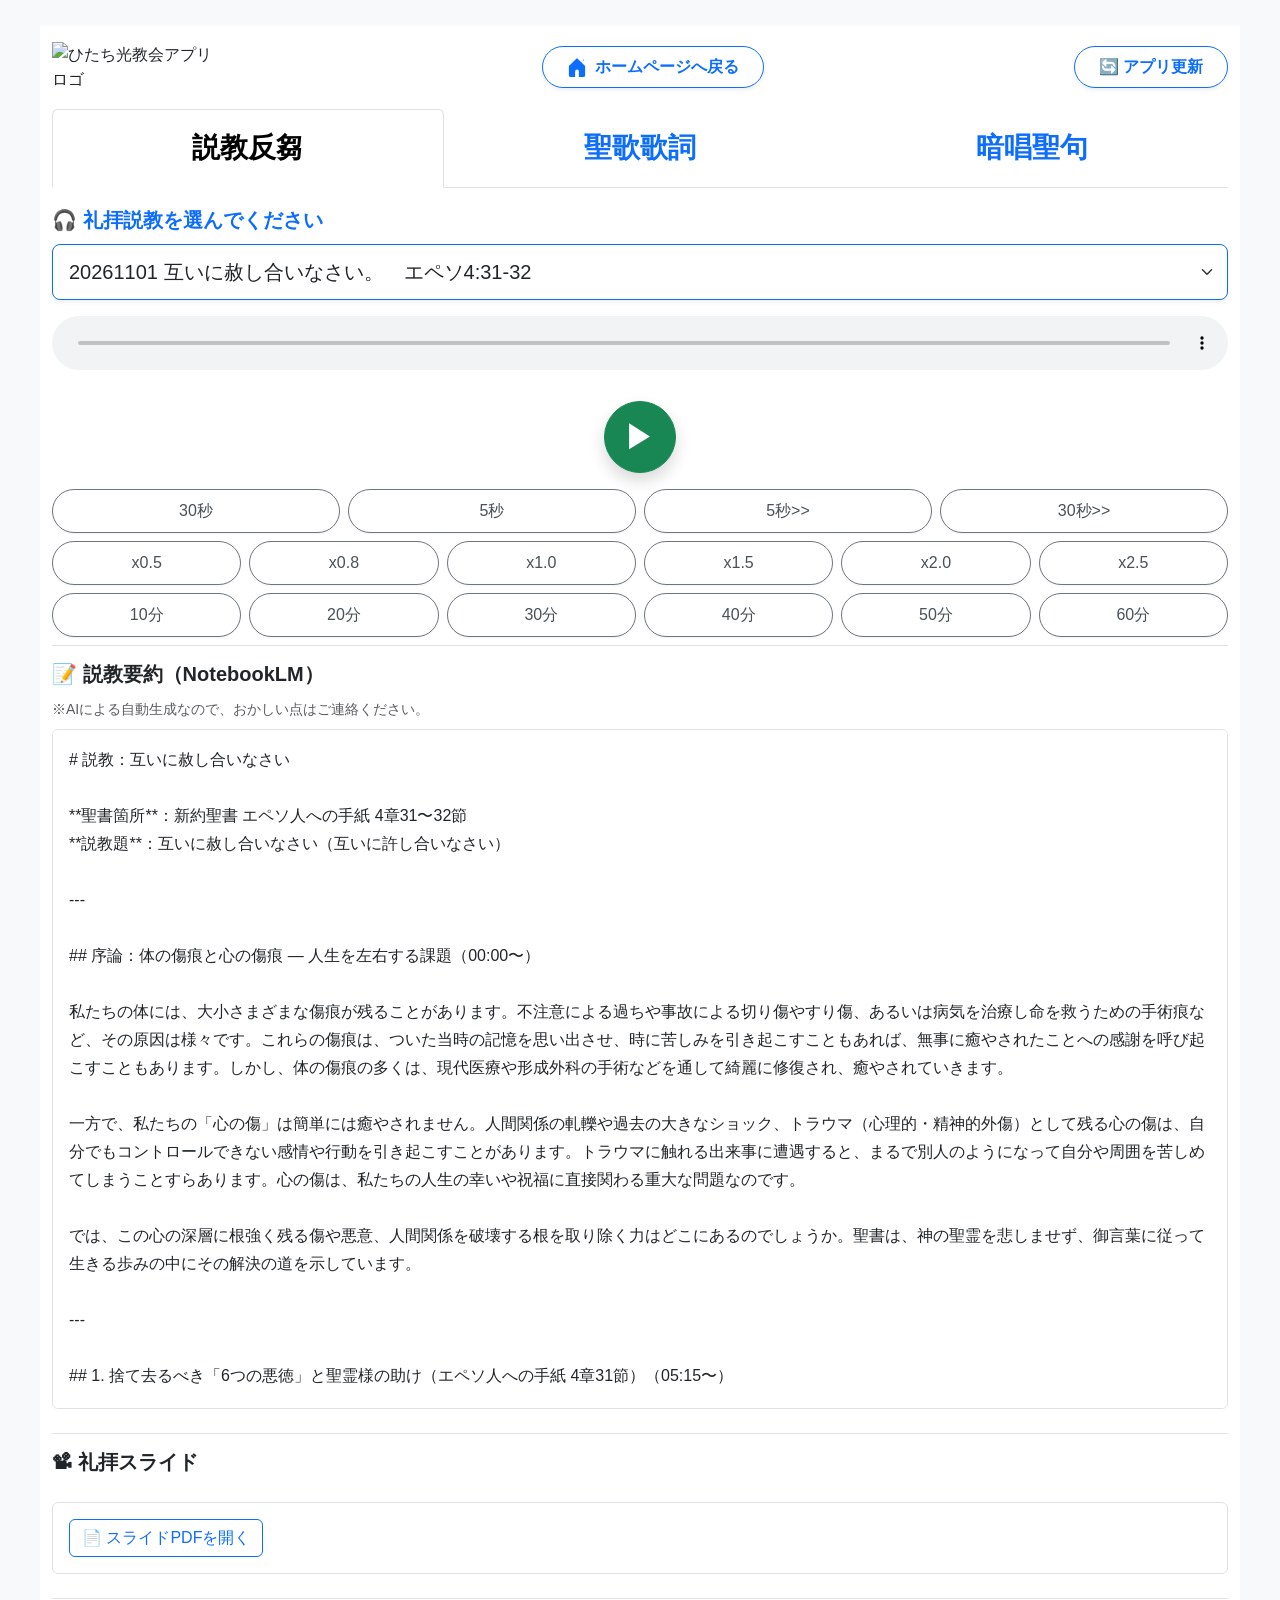
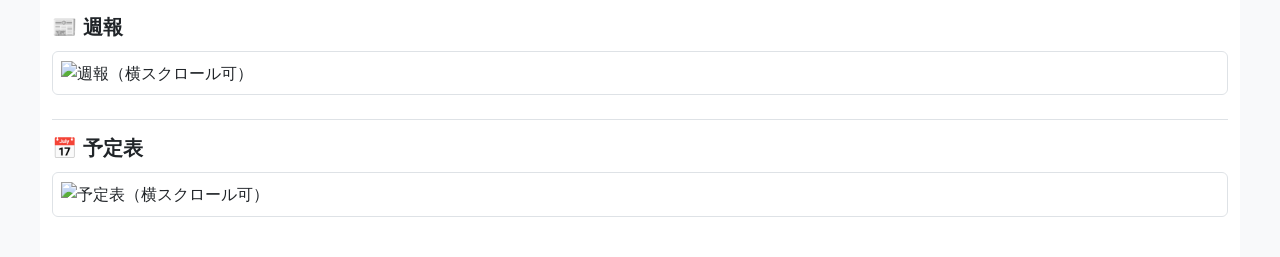
==== commit ba5b790e: "Add files via upload" ====
--- a/message/index.html
+++ b/message/index.html
@@ -21,9 +21,19 @@
 	<script>
 		if ('serviceWorker' in navigator) {
 			window.addEventListener('load', function () {
-				navigator.serviceWorker.register('./service-worker.js')
+				const hasActiveController = Boolean(navigator.serviceWorker.controller);
+				if (hasActiveController) {
+					navigator.serviceWorker.addEventListener('controllerchange', function () {
+						window.location.reload();
+					}, { once: true });
+				}
+
+				navigator.serviceWorker.register('./service-worker.js', { updateViaCache: 'none' })
 					.then(function (registration) {
 						console.log('ServiceWorker登録成功:', registration.scope);
+						registration.update().catch(function (err) {
+							console.error('ServiceWorker更新確認失敗:', err);
+						});
 					}, function (err) {
 						console.log('ServiceWorker登録失敗:', err);
 					});
@@ -33,7 +43,14 @@
 	<script src="https://cdn.jsdelivr.net/npm/bootstrap@5.3.0/dist/js/bootstrap.bundle.min.js"></script>
 	<script src="https://cdn.jsdelivr.net/npm/papaparse@5.4.1/papaparse.min.js"></script>
 	<link rel="stylesheet" href="https://cdn.jsdelivr.net/npm/swiper/swiper-bundle.min.css" />
-	<script src="https://cdn.jsdelivr.net/npm/swiper/swiper-bundle.min.js"></script>
+	<script src="https://cdn.jsdelivr.net/npm/swiper/swiper-bundle.min.js"></script>
+	<script src="https://cdn.jsdelivr.net/npm/marked/marked.min.js"></script>
+	<script src="https://cdn.jsdelivr.net/npm/pdfjs-dist@3.11.174/build/pdf.min.js"></script>
+	<script>
+		if (window.pdfjsLib) {
+			window.pdfjsLib.GlobalWorkerOptions.workerSrc = "https://cdn.jsdelivr.net/npm/pdfjs-dist@3.11.174/build/pdf.worker.min.js";
+		}
+	</script>
 
 	<script type="module">
     	import TinySegmenter from "https://esm.sh/tiny-segmenter@0.2.0";
@@ -351,6 +368,95 @@
 		.revealed {
 			font-weight: bold;
 		}
+		#sermonSummary > h3 {
+			margin-bottom: 0.25rem !important;
+		}
+		#pptSwiper .swiper-slide {
+			min-height: 0;
+			padding: 0;
+			display: flex;
+			justify-content: center;
+			align-items: center;
+			background-color: #f8f9fa;
+		}
+		.ppt-canvas {
+			width: 100%;
+			height: auto;
+			display: block;
+		}
+		.md-scroll-box {
+			max-height: 680px;
+			overflow-y: auto;
+			background-color: #fff;
+			line-height: 1.75;
+		}
+
+		.md-scroll-box h1 {
+			font-size: 1.4rem;
+			font-weight: 700;
+			margin-top: 0.25rem;
+			margin-bottom: 1rem;
+			padding-bottom: 0.5rem;
+			border-bottom: 2px solid #dee2e6;
+		}
+
+		.md-scroll-box h2 {
+			font-size: 1.2rem;
+			font-weight: 700;
+			color: #0d6efd;
+			margin-top: 1.25rem;
+			margin-bottom: 0.75rem;
+		}
+
+		#message-tab-pane > section .md-scroll-box h3 {
+			font-size: 1.05rem;
+			font-weight: 600;
+			color: #343a40;
+			margin-top: 1rem;
+			margin-bottom: 0.5rem !important;
+		}
+
+		.md-scroll-box blockquote {
+			border-left: 4px solid #0d6efd;
+			background-color: #f8f9fa;
+			padding: 0.5rem 1rem;
+			margin: 0.75rem 0;
+			color: #495057;
+			border-radius: 0 0.25rem 0.25rem 0;
+		}
+
+		.md-scroll-box blockquote p:last-child {
+			margin-bottom: 0;
+		}
+
+		.md-scroll-box ul,
+		.md-scroll-box ol {
+			padding-left: 1.5rem;
+			margin-bottom: 1rem;
+		}
+
+		.md-scroll-box li {
+			margin-bottom: 0.5rem;
+		}
+
+		@media (max-width: 575.98px) {
+			.md-scroll-box {
+				max-height: 540px;
+				font-size: 0.95rem;
+			}
+
+			.md-scroll-box h1 {
+				font-size: 1.25rem;
+			}
+
+			.md-scroll-box h2 {
+				font-size: 1.1rem;
+			}
+
+			#message-tab-pane > section .md-scroll-box h3 {
+				font-size: 1rem;
+			}
+		}
 	</style>
 </head>
 
@@ -436,20 +542,33 @@
 					<div class="col-2"><button class="btn btn-hhc" onclick="move(3600)">60分</button></div>
 				</div>
 
-				<section id="pptContainer" class="mb-4">
-					<h3 class="h4 mb-3">📽 礼拝スライド</h3>
-					<div style="max-width: 1000px; margin: auto; aspect-ratio: 4 / 3; position: relative;">
-						<!-- ローディング表示 -->
-						<div id="pptLoading" class="d-flex justify-content-center align-items-center"
-							style="position: absolute; width: 100%; height: 100%; background: rgba(255,255,255,0.8); z-index: 1;">
-							<span class="spinner-border text-primary" role="status" aria-hidden="true"></span>
-							<span class="ms-2">読み込み中...</span>
-						</div>
-
-						<iframe id="pptFrame" src="" allowfullscreen
-							style="position: absolute; width: 100%; height: 100%; border: none; z-index: 2;">
-						</iframe>
-					</div>
+				<!-- 説教要約（NotebookLM） -->
+				<section id="sermonSummary" class="mb-4">
+					<h3 class="h4 mb-1">📝 説教要約（NotebookLM）</h3>
+					<p class="text-muted small mb-2">※AIによる自動生成なので、おかしい点はご連絡ください。</p>
+					<div id="mdContent" class="md-scroll-box border rounded p-3">
+						<p class="text-muted mb-0">読み込み中...</p>
+					</div>
+				</section>
+
+				<section id="pptContainer" class="mb-4">
+					<div class="d-flex justify-content-between align-items-center mb-3">
+						<h3 class="h4 mb-0">📽 礼拝スライド</h3>
+						<a id="pptDownloadLink" href="#" target="_blank" rel="noopener" class="btn btn-sm btn-outline-primary rounded-pill px-3" style="display: none;">
+							📄 PDFを別タブで開く
+						</a>
+					</div>
+					<div id="pptStatus" class="border rounded p-3 text-muted bg-white">
+						読み込み中...
+					</div>
+					<div id="pptViewerWrapper" class="border rounded overflow-hidden bg-light" style="max-width: 1000px; margin: auto; display: none;">
+						<div class="swiper" id="pptSwiper">
+							<div class="swiper-wrapper" id="pptSlides"></div>
+							<div class="swiper-button-prev" id="pptPrev"></div>
+							<div class="swiper-button-next" id="pptNext"></div>
+						</div>
+						<div id="pptPagination" class="text-center py-2 bg-white border-top fw-semibold text-secondary"></div>
+					</div>
 				</section>
 
 				<!-- 週報 -->
@@ -525,12 +644,6 @@
 
 			document.addEventListener("DOMContentLoaded", () => {
 				applyFontSize();
-				const pptFrame = document.getElementById("pptFrame");
-				const pptLoader = document.getElementById("pptLoading");
-				pptFrame.addEventListener("load", () => {
-					pptLoader.style.display = "none";
-				});
-				pptFrame.src = "https://onedrive.live.com/embed?cid=DF8117155F580907&resid=DF8117155F580907%211340&authkey=AF6P8Ar7u7YupbA&em=2&wdAr=1.00&wdEaa=0";
 
 				fetch("./list.json")
 					.then(res => {
@@ -694,7 +807,9 @@
 				const select = document.getElementById("messageSelect");
 				if (!select.value) return;
 
-				const selaudio = select.value.substring(0, 8);  // ←重要
+				const selaudio = select.value.substring(0, 8);  // ←重要
+				loadMarkdownSummary(selaudio);
+				loadPdfSlides(selaudio);
 				const previousAudio = document.getElementById("audio");
 				if (previousAudio) previousAudio.pause();
 				const audio = new Audio("./m4a/" + selaudio + ".m4a");
@@ -753,6 +868,156 @@
 				};
 			}
 
+			function loadMarkdownSummary(selaudio) {
+				const mdContent = document.getElementById("mdContent");
+				if (!mdContent) return;
+
+				mdContent.innerHTML = '<p class="text-muted mb-0">読み込み中...</p>';
+				mdContent.scrollTop = 0;
+
+				fetch("./md/" + selaudio + ".md", { cache: "no-cache" })
+					.then(res => {
+						if (!res.ok) throw new Error(`MD not found (${res.status})`);
+						const contentType = res.headers.get("content-type") || "";
+						if (contentType.includes("text/html")) {
+							throw new Error("Unexpected HTML response");
+						}
+						return res.text();
+					})
+					.then(mdText => {
+						const select = document.getElementById("messageSelect");
+						if (select && select.value.substring(0, 8) !== selaudio) return;
+
+						if (!mdText.trim() || mdText.trim().startsWith("<!DOCTYPE html")) {
+							throw new Error("Empty or HTML fallback");
+						}
+
+						if (typeof marked !== "undefined" && typeof marked.parse === "function") {
+							mdContent.innerHTML = marked.parse(mdText);
+						} else {
+							mdContent.innerHTML = `<div style="white-space: pre-wrap;">${escapeHtml(mdText)}</div>`;
+						}
+						mdContent.scrollTop = 0;
+					})
+					.catch(() => {
+						const select = document.getElementById("messageSelect");
+						if (select && select.value.substring(0, 8) !== selaudio) return;
+						mdContent.innerHTML = '<p class="text-muted mb-0">この説教の要約はありません。</p>';
+					});
+			}
+
+			let pptSwiperInstance = null;
+			let currentPdfLoadingTask = null;
+
+			async function loadPdfSlides(selaudio) {
+				const pptStatus = document.getElementById("pptStatus");
+				const pptViewerWrapper = document.getElementById("pptViewerWrapper");
+				const pptSlides = document.getElementById("pptSlides");
+				const pptDownloadLink = document.getElementById("pptDownloadLink");
+				if (!pptStatus || !pptViewerWrapper || !pptSlides) return;
+
+				if (currentPdfLoadingTask) {
+					try { currentPdfLoadingTask.destroy(); } catch (e) {}
+					currentPdfLoadingTask = null;
+				}
+				if (pptSwiperInstance) {
+					pptSwiperInstance.destroy(true, true);
+					pptSwiperInstance = null;
+				}
+
+				pptSlides.innerHTML = "";
+				pptViewerWrapper.style.display = "none";
+				if (pptDownloadLink) pptDownloadLink.style.display = "none";
+				pptStatus.style.display = "block";
+				pptStatus.innerHTML = '<span class="spinner-border spinner-border-sm text-primary me-2" role="status" aria-hidden="true"></span>読み込み中...';
+
+				const pdfUrl = "./pdf/" + selaudio + ".pdf";
+
+				try {
+					const res = await fetch(pdfUrl, { cache: "no-cache" });
+					if (!res.ok) throw new Error(`PDF not found (${res.status})`);
+					const contentType = res.headers.get("content-type") || "";
+					if (contentType.includes("text/html")) {
+						throw new Error("Unexpected HTML response");
+					}
+
+					const arrayBuffer = await res.arrayBuffer();
+					const select = document.getElementById("messageSelect");
+					if (select && select.value.substring(0, 8) !== selaudio) return;
+
+					if (!window.pdfjsLib) {
+						pptStatus.innerHTML = `<a href="${pdfUrl}" target="_blank" rel="noopener" class="btn btn-outline-primary">📄 スライドPDFを開く</a>`;
+						return;
+					}
+
+					const loadingTask = window.pdfjsLib.getDocument({
+						data: arrayBuffer,
+						cMapUrl: "https://cdn.jsdelivr.net/npm/pdfjs-dist@3.11.174/cmaps/",
+						cMapPacked: true
+					});
+					currentPdfLoadingTask = loadingTask;
+
+					const pdf = await loadingTask.promise;
+					if (select && select.value.substring(0, 8) !== selaudio) return;
+
+					const canvases = [];
+					for (let pageNum = 1; pageNum <= pdf.numPages; pageNum++) {
+						const slide = document.createElement("div");
+						slide.className = "swiper-slide";
+						const canvas = document.createElement("canvas");
+						canvas.className = "ppt-canvas";
+						slide.appendChild(canvas);
+						pptSlides.appendChild(slide);
+						canvases.push({ pageNum, canvas });
+					}
+
+					pptStatus.style.display = "none";
+					pptViewerWrapper.style.display = "block";
+					if (pptDownloadLink) {
+						pptDownloadLink.href = pdfUrl;
+						pptDownloadLink.style.display = "inline-block";
+					}
+
+					pptSwiperInstance = new Swiper("#pptSwiper", {
+						direction: "horizontal",
+						loop: false,
+						autoHeight: true,
+						pagination: {
+							el: "#pptPagination",
+							type: "fraction"
+						},
+						navigation: {
+							nextEl: "#pptNext",
+							prevEl: "#pptPrev"
+						}
+					});
+
+					for (const { pageNum, canvas } of canvases) {
+						if (select && select.value.substring(0, 8) !== selaudio) return;
+						const page = await pdf.getPage(pageNum);
+						const baseViewport = page.getViewport({ scale: 1 });
+						const targetWidth = Math.min(1200, (pptViewerWrapper.clientWidth || 800) * Math.min(window.devicePixelRatio || 1, 2));
+						const scale = targetWidth / baseViewport.width;
+						const viewport = page.getViewport({ scale });
+
+						canvas.width = viewport.width;
+						canvas.height = viewport.height;
+						const ctx = canvas.getContext("2d");
+						await page.render({ canvasContext: ctx, viewport }).promise;
+						if (pageNum === 1 && pptSwiperInstance) {
+							pptSwiperInstance.updateAutoHeight();
+						}
+					}
+				} catch (err) {
+					const select = document.getElementById("messageSelect");
+					if (select && select.value.substring(0, 8) !== selaudio) return;
+					pptViewerWrapper.style.display = "none";
+					if (pptDownloadLink) pptDownloadLink.style.display = "none";
+					pptStatus.style.display = "block";
+					pptStatus.textContent = "この説教のスライドはありません。";
+				}
+			}
+
 			function skip(seconds) {
 				const audio = document.getElementById("audio");
 				if (audio) {
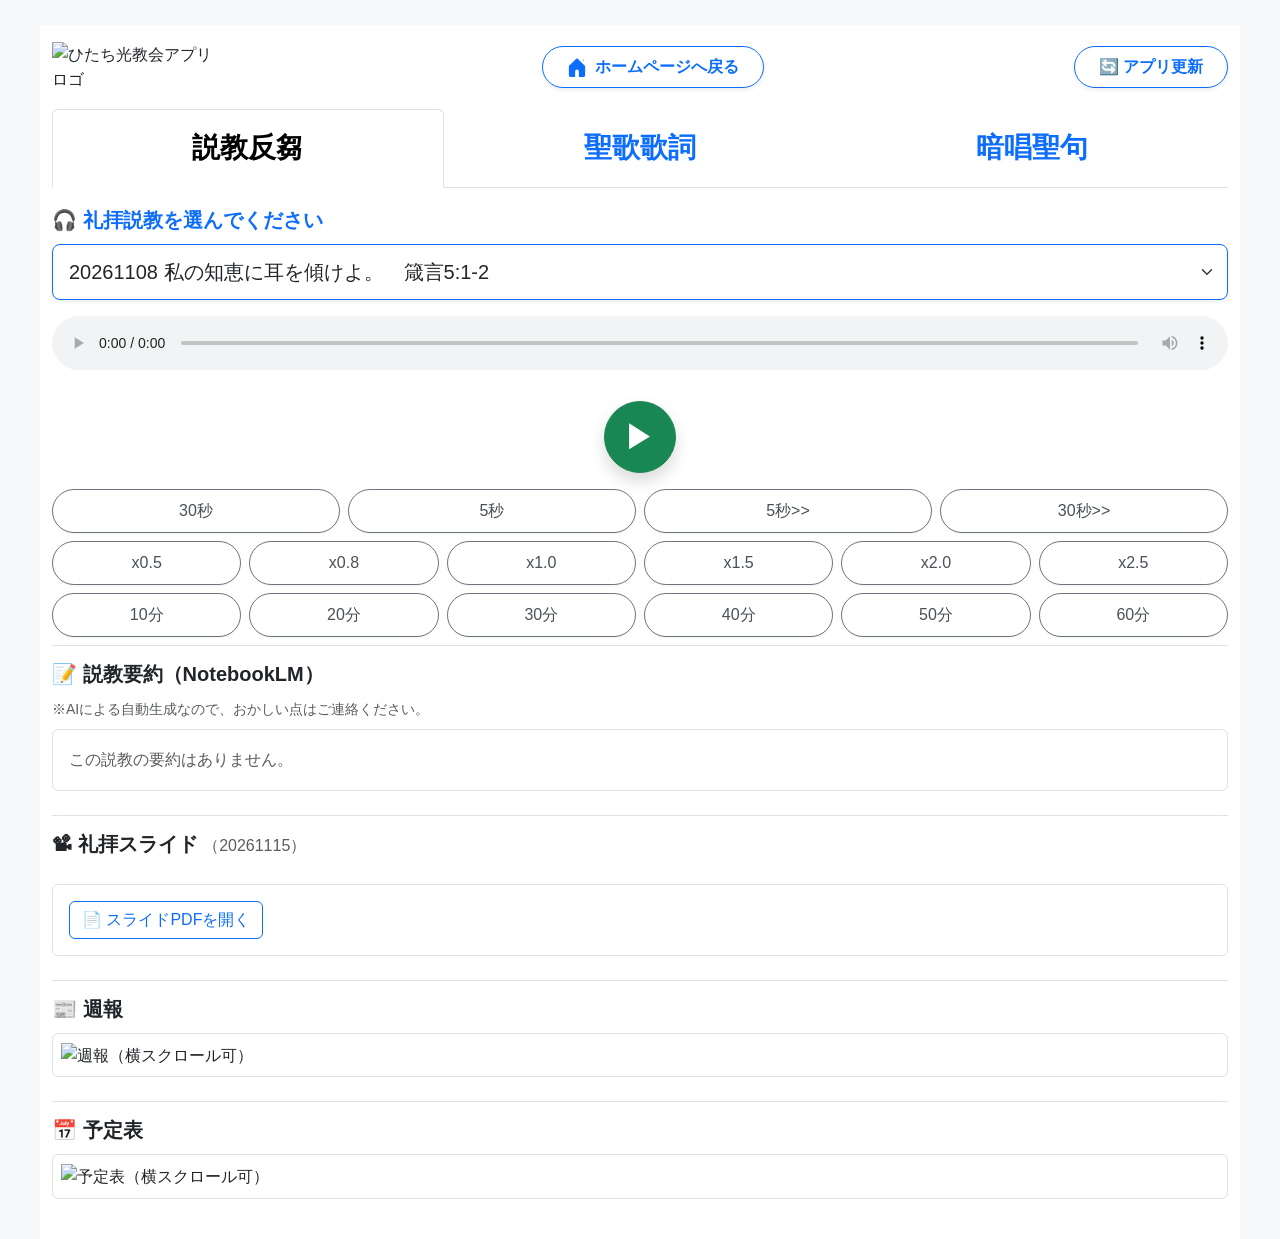
==== commit 8a096db3: "Add files via upload" ====
--- a/message/index.html
+++ b/message/index.html
@@ -43,13 +43,13 @@
 	<script src="https://cdn.jsdelivr.net/npm/bootstrap@5.3.0/dist/js/bootstrap.bundle.min.js"></script>
 	<script src="https://cdn.jsdelivr.net/npm/papaparse@5.4.1/papaparse.min.js"></script>
 	<link rel="stylesheet" href="https://cdn.jsdelivr.net/npm/swiper/swiper-bundle.min.css" />
-	<script src="https://cdn.jsdelivr.net/npm/swiper/swiper-bundle.min.js"></script>
-	<script src="https://cdn.jsdelivr.net/npm/marked/marked.min.js"></script>
-	<script src="https://cdn.jsdelivr.net/npm/pdfjs-dist@3.11.174/build/pdf.min.js"></script>
-	<script>
-		if (window.pdfjsLib) {
-			window.pdfjsLib.GlobalWorkerOptions.workerSrc = "https://cdn.jsdelivr.net/npm/pdfjs-dist@3.11.174/build/pdf.worker.min.js";
-		}
+	<script src="https://cdn.jsdelivr.net/npm/swiper/swiper-bundle.min.js"></script>
+	<script src="https://cdn.jsdelivr.net/npm/marked/marked.min.js"></script>
+	<script src="https://cdn.jsdelivr.net/npm/pdfjs-dist@3.11.174/build/pdf.min.js"></script>
+	<script>
+		if (window.pdfjsLib) {
+			window.pdfjsLib.GlobalWorkerOptions.workerSrc = "https://cdn.jsdelivr.net/npm/pdfjs-dist@3.11.174/build/pdf.worker.min.js";
+		}
 	</script>
 
 	<script type="module">
@@ -368,95 +368,95 @@
 		.revealed {
 			font-weight: bold;
 		}
-		#sermonSummary > h3 {
-			margin-bottom: 0.25rem !important;
-		}
-		#pptSwiper .swiper-slide {
-			min-height: 0;
-			padding: 0;
-			display: flex;
-			justify-content: center;
-			align-items: center;
-			background-color: #f8f9fa;
-		}
-		.ppt-canvas {
-			width: 100%;
-			height: auto;
-			display: block;
-		}
-		.md-scroll-box {
-			max-height: 680px;
-			overflow-y: auto;
-			background-color: #fff;
-			line-height: 1.75;
-		}
-
-		.md-scroll-box h1 {
-			font-size: 1.4rem;
-			font-weight: 700;
-			margin-top: 0.25rem;
-			margin-bottom: 1rem;
-			padding-bottom: 0.5rem;
-			border-bottom: 2px solid #dee2e6;
-		}
-
-		.md-scroll-box h2 {
-			font-size: 1.2rem;
-			font-weight: 700;
-			color: #0d6efd;
-			margin-top: 1.25rem;
-			margin-bottom: 0.75rem;
-		}
-
-		#message-tab-pane > section .md-scroll-box h3 {
-			font-size: 1.05rem;
-			font-weight: 600;
-			color: #343a40;
-			margin-top: 1rem;
-			margin-bottom: 0.5rem !important;
-		}
-
-		.md-scroll-box blockquote {
-			border-left: 4px solid #0d6efd;
-			background-color: #f8f9fa;
-			padding: 0.5rem 1rem;
-			margin: 0.75rem 0;
-			color: #495057;
-			border-radius: 0 0.25rem 0.25rem 0;
-		}
-
-		.md-scroll-box blockquote p:last-child {
-			margin-bottom: 0;
-		}
-
-		.md-scroll-box ul,
-		.md-scroll-box ol {
-			padding-left: 1.5rem;
-			margin-bottom: 1rem;
-		}
-
-		.md-scroll-box li {
-			margin-bottom: 0.5rem;
-		}
-
-		@media (max-width: 575.98px) {
-			.md-scroll-box {
-				max-height: 540px;
-				font-size: 0.95rem;
-			}
-
-			.md-scroll-box h1 {
-				font-size: 1.25rem;
-			}
-
-			.md-scroll-box h2 {
-				font-size: 1.1rem;
-			}
-
-			#message-tab-pane > section .md-scroll-box h3 {
-				font-size: 1rem;
-			}
-		}
+		#sermonSummary > h3 {
+			margin-bottom: 0.25rem !important;
+		}
+		#pptSwiper .swiper-slide {
+			min-height: 0;
+			padding: 0;
+			display: flex;
+			justify-content: center;
+			align-items: center;
+			background-color: #f8f9fa;
+		}
+		.ppt-canvas {
+			width: 100%;
+			height: auto;
+			display: block;
+		}
+		.md-scroll-box {
+			max-height: 680px;
+			overflow-y: auto;
+			background-color: #fff;
+			line-height: 1.75;
+		}
+
+		.md-scroll-box h1 {
+			font-size: 1.4rem;
+			font-weight: 700;
+			margin-top: 0.25rem;
+			margin-bottom: 1rem;
+			padding-bottom: 0.5rem;
+			border-bottom: 2px solid #dee2e6;
+		}
+
+		.md-scroll-box h2 {
+			font-size: 1.2rem;
+			font-weight: 700;
+			color: #0d6efd;
+			margin-top: 1.25rem;
+			margin-bottom: 0.75rem;
+		}
+
+		#message-tab-pane > section .md-scroll-box h3 {
+			font-size: 1.05rem;
+			font-weight: 600;
+			color: #343a40;
+			margin-top: 1rem;
+			margin-bottom: 0.5rem !important;
+		}
+
+		.md-scroll-box blockquote {
+			border-left: 4px solid #0d6efd;
+			background-color: #f8f9fa;
+			padding: 0.5rem 1rem;
+			margin: 0.75rem 0;
+			color: #495057;
+			border-radius: 0 0.25rem 0.25rem 0;
+		}
+
+		.md-scroll-box blockquote p:last-child {
+			margin-bottom: 0;
+		}
+
+		.md-scroll-box ul,
+		.md-scroll-box ol {
+			padding-left: 1.5rem;
+			margin-bottom: 1rem;
+		}
+
+		.md-scroll-box li {
+			margin-bottom: 0.5rem;
+		}
+
+		@media (max-width: 575.98px) {
+			.md-scroll-box {
+				max-height: 540px;
+				font-size: 0.95rem;
+			}
+
+			.md-scroll-box h1 {
+				font-size: 1.25rem;
+			}
+
+			.md-scroll-box h2 {
+				font-size: 1.1rem;
+			}
+
+			#message-tab-pane > section .md-scroll-box h3 {
+				font-size: 1rem;
+			}
+		}
 	</style>
 </head>
 
@@ -542,33 +542,33 @@
 					<div class="col-2"><button class="btn btn-hhc" onclick="move(3600)">60分</button></div>
 				</div>
 
-				<!-- 説教要約（NotebookLM） -->
-				<section id="sermonSummary" class="mb-4">
-					<h3 class="h4 mb-1">📝 説教要約（NotebookLM）</h3>
-					<p class="text-muted small mb-2">※AIによる自動生成なので、おかしい点はご連絡ください。</p>
-					<div id="mdContent" class="md-scroll-box border rounded p-3">
-						<p class="text-muted mb-0">読み込み中...</p>
-					</div>
-				</section>
-
-				<section id="pptContainer" class="mb-4">
-					<div class="d-flex justify-content-between align-items-center mb-3">
-						<h3 class="h4 mb-0">📽 礼拝スライド</h3>
-						<a id="pptDownloadLink" href="#" target="_blank" rel="noopener" class="btn btn-sm btn-outline-primary rounded-pill px-3" style="display: none;">
-							📄 PDFを別タブで開く
-						</a>
-					</div>
-					<div id="pptStatus" class="border rounded p-3 text-muted bg-white">
-						読み込み中...
-					</div>
-					<div id="pptViewerWrapper" class="border rounded overflow-hidden bg-light" style="max-width: 1000px; margin: auto; display: none;">
-						<div class="swiper" id="pptSwiper">
-							<div class="swiper-wrapper" id="pptSlides"></div>
-							<div class="swiper-button-prev" id="pptPrev"></div>
-							<div class="swiper-button-next" id="pptNext"></div>
-						</div>
-						<div id="pptPagination" class="text-center py-2 bg-white border-top fw-semibold text-secondary"></div>
-					</div>
+				<!-- 説教要約（NotebookLM） -->
+				<section id="sermonSummary" class="mb-4">
+					<h3 class="h4 mb-1">📝 説教要約（NotebookLM）</h3>
+					<p class="text-muted small mb-2">※AIによる自動生成なので、おかしい点はご連絡ください。</p>
+					<div id="mdContent" class="md-scroll-box border rounded p-3">
+						<p class="text-muted mb-0">読み込み中...</p>
+					</div>
+				</section>
+
+				<section id="pptContainer" class="mb-4">
+					<div class="d-flex justify-content-between align-items-center mb-3">
+						<h3 class="h4 mb-0">📽 礼拝スライド <span id="pptDateBadge" class="fs-6 text-muted fw-normal"></span></h3>
+						<a id="pptDownloadLink" href="#" target="_blank" rel="noopener" class="btn btn-sm btn-outline-primary rounded-pill px-3" style="display: none;">
+							📄 PDFを別タブで開く
+						</a>
+					</div>
+					<div id="pptStatus" class="border rounded p-3 text-muted bg-white">
+						読み込み中...
+					</div>
+					<div id="pptViewerWrapper" class="border rounded overflow-hidden bg-light" style="max-width: 1000px; margin: auto; display: none;">
+						<div class="swiper" id="pptSwiper">
+							<div class="swiper-wrapper" id="pptSlides"></div>
+							<div class="swiper-button-prev" id="pptPrev"></div>
+							<div class="swiper-button-next" id="pptNext"></div>
+						</div>
+						<div id="pptPagination" class="text-center py-2 bg-white border-top fw-semibold text-secondary"></div>
+					</div>
 				</section>
 
 				<!-- 週報 -->
@@ -660,8 +660,8 @@
 							select.appendChild(opt);
 						}
 
-						audioset();  // 最初の説教を表示
-						select.addEventListener("change", audioset);  // 説教変更時に呼び出す
+						audioset(true);  // 最初は最新タイムスタンプのPDFを表示
+						select.addEventListener("change", () => audioset(false));  // 説教変更時は選択した日付のPDFを表示
 					})
 					.catch(error => console.error("説教リストの読み込みエラー:", error));
 
@@ -803,13 +803,17 @@
 
 
 
-			function audioset() {
+			function audioset(isInitial = false) {
 				const select = document.getElementById("messageSelect");
 				if (!select.value) return;
 
-				const selaudio = select.value.substring(0, 8);  // ←重要
-				loadMarkdownSummary(selaudio);
-				loadPdfSlides(selaudio);
+				const selaudio = select.value.substring(0, 8);  // ←重要
+				loadMarkdownSummary(selaudio);
+				if (isInitial === true) {
+					loadLatestPdfSlides(selaudio);
+				} else {
+					loadPdfSlides(selaudio);
+				}
 				const previousAudio = document.getElementById("audio");
 				if (previousAudio) previousAudio.pause();
 				const audio = new Audio("./m4a/" + selaudio + ".m4a");
@@ -868,156 +872,255 @@
 				};
 			}
 
-			function loadMarkdownSummary(selaudio) {
-				const mdContent = document.getElementById("mdContent");
-				if (!mdContent) return;
-
-				mdContent.innerHTML = '<p class="text-muted mb-0">読み込み中...</p>';
-				mdContent.scrollTop = 0;
-
-				fetch("./md/" + selaudio + ".md", { cache: "no-cache" })
-					.then(res => {
-						if (!res.ok) throw new Error(`MD not found (${res.status})`);
-						const contentType = res.headers.get("content-type") || "";
-						if (contentType.includes("text/html")) {
-							throw new Error("Unexpected HTML response");
-						}
-						return res.text();
-					})
-					.then(mdText => {
-						const select = document.getElementById("messageSelect");
-						if (select && select.value.substring(0, 8) !== selaudio) return;
-
-						if (!mdText.trim() || mdText.trim().startsWith("<!DOCTYPE html")) {
-							throw new Error("Empty or HTML fallback");
-						}
-
-						if (typeof marked !== "undefined" && typeof marked.parse === "function") {
-							mdContent.innerHTML = marked.parse(mdText);
-						} else {
-							mdContent.innerHTML = `<div style="white-space: pre-wrap;">${escapeHtml(mdText)}</div>`;
-						}
-						mdContent.scrollTop = 0;
-					})
-					.catch(() => {
-						const select = document.getElementById("messageSelect");
-						if (select && select.value.substring(0, 8) !== selaudio) return;
-						mdContent.innerHTML = '<p class="text-muted mb-0">この説教の要約はありません。</p>';
-					});
-			}
-
-			let pptSwiperInstance = null;
-			let currentPdfLoadingTask = null;
-
-			async function loadPdfSlides(selaudio) {
-				const pptStatus = document.getElementById("pptStatus");
-				const pptViewerWrapper = document.getElementById("pptViewerWrapper");
-				const pptSlides = document.getElementById("pptSlides");
-				const pptDownloadLink = document.getElementById("pptDownloadLink");
-				if (!pptStatus || !pptViewerWrapper || !pptSlides) return;
-
-				if (currentPdfLoadingTask) {
-					try { currentPdfLoadingTask.destroy(); } catch (e) {}
-					currentPdfLoadingTask = null;
-				}
-				if (pptSwiperInstance) {
-					pptSwiperInstance.destroy(true, true);
-					pptSwiperInstance = null;
-				}
-
-				pptSlides.innerHTML = "";
-				pptViewerWrapper.style.display = "none";
-				if (pptDownloadLink) pptDownloadLink.style.display = "none";
-				pptStatus.style.display = "block";
-				pptStatus.innerHTML = '<span class="spinner-border spinner-border-sm text-primary me-2" role="status" aria-hidden="true"></span>読み込み中...';
-
-				const pdfUrl = "./pdf/" + selaudio + ".pdf";
-
-				try {
-					const res = await fetch(pdfUrl, { cache: "no-cache" });
-					if (!res.ok) throw new Error(`PDF not found (${res.status})`);
-					const contentType = res.headers.get("content-type") || "";
-					if (contentType.includes("text/html")) {
-						throw new Error("Unexpected HTML response");
-					}
-
-					const arrayBuffer = await res.arrayBuffer();
-					const select = document.getElementById("messageSelect");
-					if (select && select.value.substring(0, 8) !== selaudio) return;
-
-					if (!window.pdfjsLib) {
-						pptStatus.innerHTML = `<a href="${pdfUrl}" target="_blank" rel="noopener" class="btn btn-outline-primary">📄 スライドPDFを開く</a>`;
-						return;
-					}
-
-					const loadingTask = window.pdfjsLib.getDocument({
-						data: arrayBuffer,
-						cMapUrl: "https://cdn.jsdelivr.net/npm/pdfjs-dist@3.11.174/cmaps/",
-						cMapPacked: true
-					});
-					currentPdfLoadingTask = loadingTask;
-
-					const pdf = await loadingTask.promise;
-					if (select && select.value.substring(0, 8) !== selaudio) return;
-
-					const canvases = [];
-					for (let pageNum = 1; pageNum <= pdf.numPages; pageNum++) {
-						const slide = document.createElement("div");
-						slide.className = "swiper-slide";
-						const canvas = document.createElement("canvas");
-						canvas.className = "ppt-canvas";
-						slide.appendChild(canvas);
-						pptSlides.appendChild(slide);
-						canvases.push({ pageNum, canvas });
-					}
-
-					pptStatus.style.display = "none";
-					pptViewerWrapper.style.display = "block";
-					if (pptDownloadLink) {
-						pptDownloadLink.href = pdfUrl;
-						pptDownloadLink.style.display = "inline-block";
-					}
-
-					pptSwiperInstance = new Swiper("#pptSwiper", {
-						direction: "horizontal",
-						loop: false,
-						autoHeight: true,
-						pagination: {
-							el: "#pptPagination",
-							type: "fraction"
-						},
-						navigation: {
-							nextEl: "#pptNext",
-							prevEl: "#pptPrev"
-						}
-					});
-
-					for (const { pageNum, canvas } of canvases) {
-						if (select && select.value.substring(0, 8) !== selaudio) return;
-						const page = await pdf.getPage(pageNum);
-						const baseViewport = page.getViewport({ scale: 1 });
-						const targetWidth = Math.min(1200, (pptViewerWrapper.clientWidth || 800) * Math.min(window.devicePixelRatio || 1, 2));
-						const scale = targetWidth / baseViewport.width;
-						const viewport = page.getViewport({ scale });
-
-						canvas.width = viewport.width;
-						canvas.height = viewport.height;
-						const ctx = canvas.getContext("2d");
-						await page.render({ canvasContext: ctx, viewport }).promise;
-						if (pageNum === 1 && pptSwiperInstance) {
-							pptSwiperInstance.updateAutoHeight();
-						}
-					}
-				} catch (err) {
-					const select = document.getElementById("messageSelect");
-					if (select && select.value.substring(0, 8) !== selaudio) return;
-					pptViewerWrapper.style.display = "none";
-					if (pptDownloadLink) pptDownloadLink.style.display = "none";
-					pptStatus.style.display = "block";
-					pptStatus.textContent = "この説教のスライドはありません。";
-				}
-			}
-
+			function loadMarkdownSummary(selaudio) {
+				const mdContent = document.getElementById("mdContent");
+				if (!mdContent) return;
+
+				mdContent.innerHTML = '<p class="text-muted mb-0">読み込み中...</p>';
+				mdContent.scrollTop = 0;
+
+				fetch("./md/" + selaudio + ".md", { cache: "no-cache" })
+					.then(res => {
+						if (!res.ok) throw new Error(`MD not found (${res.status})`);
+						const contentType = res.headers.get("content-type") || "";
+						if (contentType.includes("text/html")) {
+							throw new Error("Unexpected HTML response");
+						}
+						return res.text();
+					})
+					.then(mdText => {
+						const select = document.getElementById("messageSelect");
+						if (select && select.value.substring(0, 8) !== selaudio) return;
+
+						if (!mdText.trim() || mdText.trim().startsWith("<!DOCTYPE html")) {
+							throw new Error("Empty or HTML fallback");
+						}
+
+						if (typeof marked !== "undefined" && typeof marked.parse === "function") {
+							mdContent.innerHTML = marked.parse(mdText);
+						} else {
+							mdContent.innerHTML = `<div style="white-space: pre-wrap;">${escapeHtml(mdText)}</div>`;
+						}
+						mdContent.scrollTop = 0;
+					})
+					.catch(() => {
+						const select = document.getElementById("messageSelect");
+						if (select && select.value.substring(0, 8) !== selaudio) return;
+						mdContent.innerHTML = '<p class="text-muted mb-0">この説教の要約はありません。</p>';
+					});
+			}
+
+			let pptSwiperInstance = null;
+			let currentPdfLoadingTask = null;
+			let pdfRequestId = 0;
+
+			function formatDateYYYYMMDD(date) {
+				const y = date.getFullYear();
+				const m = String(date.getMonth() + 1).padStart(2, "0");
+				const d = String(date.getDate()).padStart(2, "0");
+				return `${y}${m}${d}`;
+			}
+
+			async function findLatestPdfDate(fallbackDate) {
+				// 1. ディレクトリ一覧が取得できる環境ではその中から最新のYYYYMMDD.pdfを採用
+				try {
+					const dirRes = await fetch("./pdf/", { cache: "no-cache" });
+					if (dirRes.ok) {
+						const text = await dirRes.text();
+						const matches = [...text.matchAll(/(\d{8})\.pdf/gi)].map(m => m[1]);
+						if (matches.length > 0) {
+							matches.sort().reverse();
+							return matches[0];
+						}
+					}
+				} catch (e) {}
+
+				// 2. 現在日時から候補日（直近・週末〜list.json先頭日付まで）を新しい順に探索
+				const candidateSet = new Set();
+				const now = new Date();
+
+				for (let offset = 2; offset >= -14; offset--) {
+					const d = new Date(now.getFullYear(), now.getMonth(), now.getDate() + offset);
+					candidateSet.add(formatDateYYYYMMDD(d));
+				}
+
+				if (fallbackDate && /^\d{8}$/.test(fallbackDate)) {
+					const fy = parseInt(fallbackDate.substring(0, 4), 10);
+					const fm = parseInt(fallbackDate.substring(4, 6), 10) - 1;
+					const fd = parseInt(fallbackDate.substring(6, 8), 10);
+					const fallbackTime = new Date(fy, fm, fd).getTime();
+
+					const cursor = new Date(now.getFullYear(), now.getMonth(), now.getDate() + 6);
+					cursor.setDate(cursor.getDate() - cursor.getDay());
+					let safety = 0;
+					while (cursor.getTime() >= fallbackTime && safety < 52) {
+						candidateSet.add(formatDateYYYYMMDD(cursor));
+						cursor.setDate(cursor.getDate() - 7);
+						safety++;
+					}
+					candidateSet.add(fallbackDate);
+				}
+
+				const candidates = [...candidateSet]
+					.filter(d => !fallbackDate || d >= fallbackDate)
+					.sort()
+					.reverse();
+
+				const checks = await Promise.all(
+					candidates.map(async (dateStr) => {
+						try {
+							let res = await fetch("./pdf/" + dateStr + ".pdf", {
+								method: "HEAD",
+								cache: "no-cache"
+							});
+							if (res.status === 405) {
+								res = await fetch("./pdf/" + dateStr + ".pdf", {
+									headers: { Range: "bytes=0-0" },
+									cache: "no-cache"
+								});
+							}
+							const contentType = res.headers.get("content-type") || "";
+							if (res.ok && !contentType.includes("text/html")) {
+								return dateStr;
+							}
+						} catch (e) {}
+						return null;
+					})
+				);
+
+				const found = checks.find(Boolean);
+				return found || fallbackDate;
+			}
+
+			async function loadLatestPdfSlides(fallbackDate) {
+				const reqId = ++pdfRequestId;
+				const pptStatus = document.getElementById("pptStatus");
+				const pptViewerWrapper = document.getElementById("pptViewerWrapper");
+				const pptDownloadLink = document.getElementById("pptDownloadLink");
+				const pptDateBadge = document.getElementById("pptDateBadge");
+				if (pptViewerWrapper) pptViewerWrapper.style.display = "none";
+				if (pptDownloadLink) pptDownloadLink.style.display = "none";
+				if (pptDateBadge) pptDateBadge.textContent = "";
+				if (pptStatus) {
+					pptStatus.style.display = "block";
+					pptStatus.innerHTML = '<span class="spinner-border spinner-border-sm text-primary me-2" role="status" aria-hidden="true"></span>最新スライドを確認中...';
+				}
+
+				const latestDate = await findLatestPdfDate(fallbackDate);
+				if (reqId !== pdfRequestId) return;
+				await loadPdfSlides(latestDate, reqId);
+			}
+
+			async function loadPdfSlides(selaudio, existingReqId = null) {
+				const reqId = existingReqId !== null ? existingReqId : ++pdfRequestId;
+				const pptStatus = document.getElementById("pptStatus");
+				const pptViewerWrapper = document.getElementById("pptViewerWrapper");
+				const pptSlides = document.getElementById("pptSlides");
+				const pptDownloadLink = document.getElementById("pptDownloadLink");
+				const pptDateBadge = document.getElementById("pptDateBadge");
+				if (!pptStatus || !pptViewerWrapper || !pptSlides) return;
+
+				if (currentPdfLoadingTask) {
+					try { currentPdfLoadingTask.destroy(); } catch (e) {}
+					currentPdfLoadingTask = null;
+				}
+				if (pptSwiperInstance) {
+					pptSwiperInstance.destroy(true, true);
+					pptSwiperInstance = null;
+				}
+
+				pptSlides.innerHTML = "";
+				pptViewerWrapper.style.display = "none";
+				if (pptDownloadLink) pptDownloadLink.style.display = "none";
+				if (pptDateBadge) pptDateBadge.textContent = selaudio ? `（${selaudio}）` : "";
+				pptStatus.style.display = "block";
+				pptStatus.innerHTML = '<span class="spinner-border spinner-border-sm text-primary me-2" role="status" aria-hidden="true"></span>読み込み中...';
+
+				const pdfUrl = "./pdf/" + selaudio + ".pdf";
+
+				try {
+					const res = await fetch(pdfUrl, { cache: "no-cache" });
+					if (!res.ok) throw new Error(`PDF not found (${res.status})`);
+					const contentType = res.headers.get("content-type") || "";
+					if (contentType.includes("text/html")) {
+						throw new Error("Unexpected HTML response");
+					}
+
+					const arrayBuffer = await res.arrayBuffer();
+					if (reqId !== pdfRequestId) return;
+
+					if (!window.pdfjsLib) {
+						pptStatus.innerHTML = `<a href="${pdfUrl}" target="_blank" rel="noopener" class="btn btn-outline-primary">📄 スライドPDFを開く</a>`;
+						return;
+					}
+
+					const loadingTask = window.pdfjsLib.getDocument({
+						data: arrayBuffer,
+						cMapUrl: "https://cdn.jsdelivr.net/npm/pdfjs-dist@3.11.174/cmaps/",
+						cMapPacked: true
+					});
+					currentPdfLoadingTask = loadingTask;
+
+					const pdf = await loadingTask.promise;
+					if (reqId !== pdfRequestId) return;
+
+					const canvases = [];
+					for (let pageNum = 1; pageNum <= pdf.numPages; pageNum++) {
+						const slide = document.createElement("div");
+						slide.className = "swiper-slide";
+						const canvas = document.createElement("canvas");
+						canvas.className = "ppt-canvas";
+						slide.appendChild(canvas);
+						pptSlides.appendChild(slide);
+						canvases.push({ pageNum, canvas });
+					}
+
+					pptStatus.style.display = "none";
+					pptViewerWrapper.style.display = "block";
+					if (pptDownloadLink) {
+						pptDownloadLink.href = pdfUrl;
+						pptDownloadLink.style.display = "inline-block";
+					}
+
+					pptSwiperInstance = new Swiper("#pptSwiper", {
+						direction: "horizontal",
+						loop: false,
+						autoHeight: true,
+						pagination: {
+							el: "#pptPagination",
+							type: "fraction"
+						},
+						navigation: {
+							nextEl: "#pptNext",
+							prevEl: "#pptPrev"
+						}
+					});
+
+					for (const { pageNum, canvas } of canvases) {
+						if (reqId !== pdfRequestId) return;
+						const page = await pdf.getPage(pageNum);
+						const baseViewport = page.getViewport({ scale: 1 });
+						const targetWidth = Math.min(1200, (pptViewerWrapper.clientWidth || 800) * Math.min(window.devicePixelRatio || 1, 2));
+						const scale = targetWidth / baseViewport.width;
+						const viewport = page.getViewport({ scale });
+
+						canvas.width = viewport.width;
+						canvas.height = viewport.height;
+						const ctx = canvas.getContext("2d");
+						await page.render({ canvasContext: ctx, viewport }).promise;
+						if (pageNum === 1 && pptSwiperInstance) {
+							pptSwiperInstance.updateAutoHeight();
+						}
+					}
+				} catch (err) {
+					if (reqId !== pdfRequestId) return;
+					pptViewerWrapper.style.display = "none";
+					if (pptDownloadLink) pptDownloadLink.style.display = "none";
+					pptStatus.style.display = "block";
+					pptStatus.textContent = "この説教のスライドはありません。";
+				}
+			}
+
 			function skip(seconds) {
 				const audio = document.getElementById("audio");
 				if (audio) {
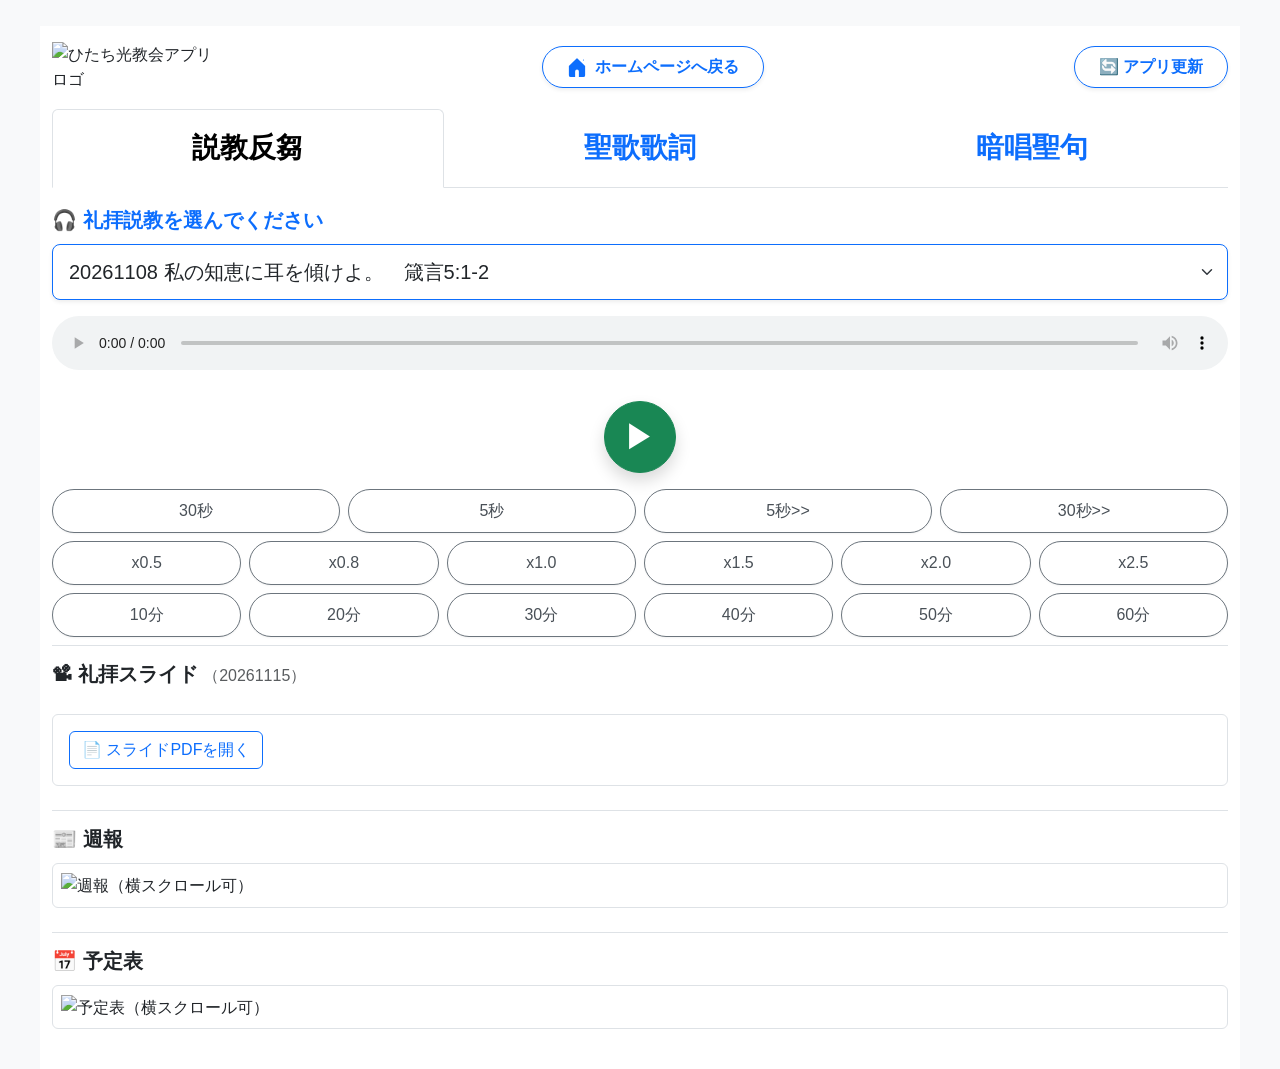
==== commit 8bb7e8ee: "Add files via upload" ====
--- a/message/index.html
+++ b/message/index.html
@@ -44,7 +44,6 @@
 	<script src="https://cdn.jsdelivr.net/npm/papaparse@5.4.1/papaparse.min.js"></script>
 	<link rel="stylesheet" href="https://cdn.jsdelivr.net/npm/swiper/swiper-bundle.min.css" />
 	<script src="https://cdn.jsdelivr.net/npm/swiper/swiper-bundle.min.js"></script>
-	<script src="https://cdn.jsdelivr.net/npm/marked/marked.min.js"></script>
 	<script src="https://cdn.jsdelivr.net/npm/pdfjs-dist@3.11.174/build/pdf.min.js"></script>
 	<script>
 		if (window.pdfjsLib) {
@@ -368,9 +367,6 @@
 		.revealed {
 			font-weight: bold;
 		}
-		#sermonSummary > h3 {
-			margin-bottom: 0.25rem !important;
-		}
 		#pptSwiper .swiper-slide {
 			min-height: 0;
 			padding: 0;
@@ -383,79 +379,6 @@
 			width: 100%;
 			height: auto;
 			display: block;
-		}
-		.md-scroll-box {
-			max-height: 680px;
-			overflow-y: auto;
-			background-color: #fff;
-			line-height: 1.75;
-		}
-
-		.md-scroll-box h1 {
-			font-size: 1.4rem;
-			font-weight: 700;
-			margin-top: 0.25rem;
-			margin-bottom: 1rem;
-			padding-bottom: 0.5rem;
-			border-bottom: 2px solid #dee2e6;
-		}
-
-		.md-scroll-box h2 {
-			font-size: 1.2rem;
-			font-weight: 700;
-			color: #0d6efd;
-			margin-top: 1.25rem;
-			margin-bottom: 0.75rem;
-		}
-
-		#message-tab-pane > section .md-scroll-box h3 {
-			font-size: 1.05rem;
-			font-weight: 600;
-			color: #343a40;
-			margin-top: 1rem;
-			margin-bottom: 0.5rem !important;
-		}
-
-		.md-scroll-box blockquote {
-			border-left: 4px solid #0d6efd;
-			background-color: #f8f9fa;
-			padding: 0.5rem 1rem;
-			margin: 0.75rem 0;
-			color: #495057;
-			border-radius: 0 0.25rem 0.25rem 0;
-		}
-
-		.md-scroll-box blockquote p:last-child {
-			margin-bottom: 0;
-		}
-
-		.md-scroll-box ul,
-		.md-scroll-box ol {
-			padding-left: 1.5rem;
-			margin-bottom: 1rem;
-		}
-
-		.md-scroll-box li {
-			margin-bottom: 0.5rem;
-		}
-
-		@media (max-width: 575.98px) {
-			.md-scroll-box {
-				max-height: 540px;
-				font-size: 0.95rem;
-			}
-
-			.md-scroll-box h1 {
-				font-size: 1.25rem;
-			}
-
-			.md-scroll-box h2 {
-				font-size: 1.1rem;
-			}
-
-			#message-tab-pane > section .md-scroll-box h3 {
-				font-size: 1rem;
-			}
 		}
 	</style>
 </head>
@@ -542,15 +465,6 @@
 					<div class="col-2"><button class="btn btn-hhc" onclick="move(3600)">60分</button></div>
 				</div>
 
-				<!-- 説教要約（NotebookLM） -->
-				<section id="sermonSummary" class="mb-4">
-					<h3 class="h4 mb-1">📝 説教要約（NotebookLM）</h3>
-					<p class="text-muted small mb-2">※AIによる自動生成なので、おかしい点はご連絡ください。</p>
-					<div id="mdContent" class="md-scroll-box border rounded p-3">
-						<p class="text-muted mb-0">読み込み中...</p>
-					</div>
-				</section>
-
 				<section id="pptContainer" class="mb-4">
 					<div class="d-flex justify-content-between align-items-center mb-3">
 						<h3 class="h4 mb-0">📽 礼拝スライド <span id="pptDateBadge" class="fs-6 text-muted fw-normal"></span></h3>
@@ -808,7 +722,6 @@
 				if (!select.value) return;
 
 				const selaudio = select.value.substring(0, 8);  // ←重要
-				loadMarkdownSummary(selaudio);
 				if (isInitial === true) {
 					loadLatestPdfSlides(selaudio);
 				} else {
@@ -870,44 +783,6 @@
 						audio.pause();
 					}
 				};
-			}
-
-			function loadMarkdownSummary(selaudio) {
-				const mdContent = document.getElementById("mdContent");
-				if (!mdContent) return;
-
-				mdContent.innerHTML = '<p class="text-muted mb-0">読み込み中...</p>';
-				mdContent.scrollTop = 0;
-
-				fetch("./md/" + selaudio + ".md", { cache: "no-cache" })
-					.then(res => {
-						if (!res.ok) throw new Error(`MD not found (${res.status})`);
-						const contentType = res.headers.get("content-type") || "";
-						if (contentType.includes("text/html")) {
-							throw new Error("Unexpected HTML response");
-						}
-						return res.text();
-					})
-					.then(mdText => {
-						const select = document.getElementById("messageSelect");
-						if (select && select.value.substring(0, 8) !== selaudio) return;
-
-						if (!mdText.trim() || mdText.trim().startsWith("<!DOCTYPE html")) {
-							throw new Error("Empty or HTML fallback");
-						}
-
-						if (typeof marked !== "undefined" && typeof marked.parse === "function") {
-							mdContent.innerHTML = marked.parse(mdText);
-						} else {
-							mdContent.innerHTML = `<div style="white-space: pre-wrap;">${escapeHtml(mdText)}</div>`;
-						}
-						mdContent.scrollTop = 0;
-					})
-					.catch(() => {
-						const select = document.getElementById("messageSelect");
-						if (select && select.value.substring(0, 8) !== selaudio) return;
-						mdContent.innerHTML = '<p class="text-muted mb-0">この説教の要約はありません。</p>';
-					});
 			}
 
 			let pptSwiperInstance = null;
